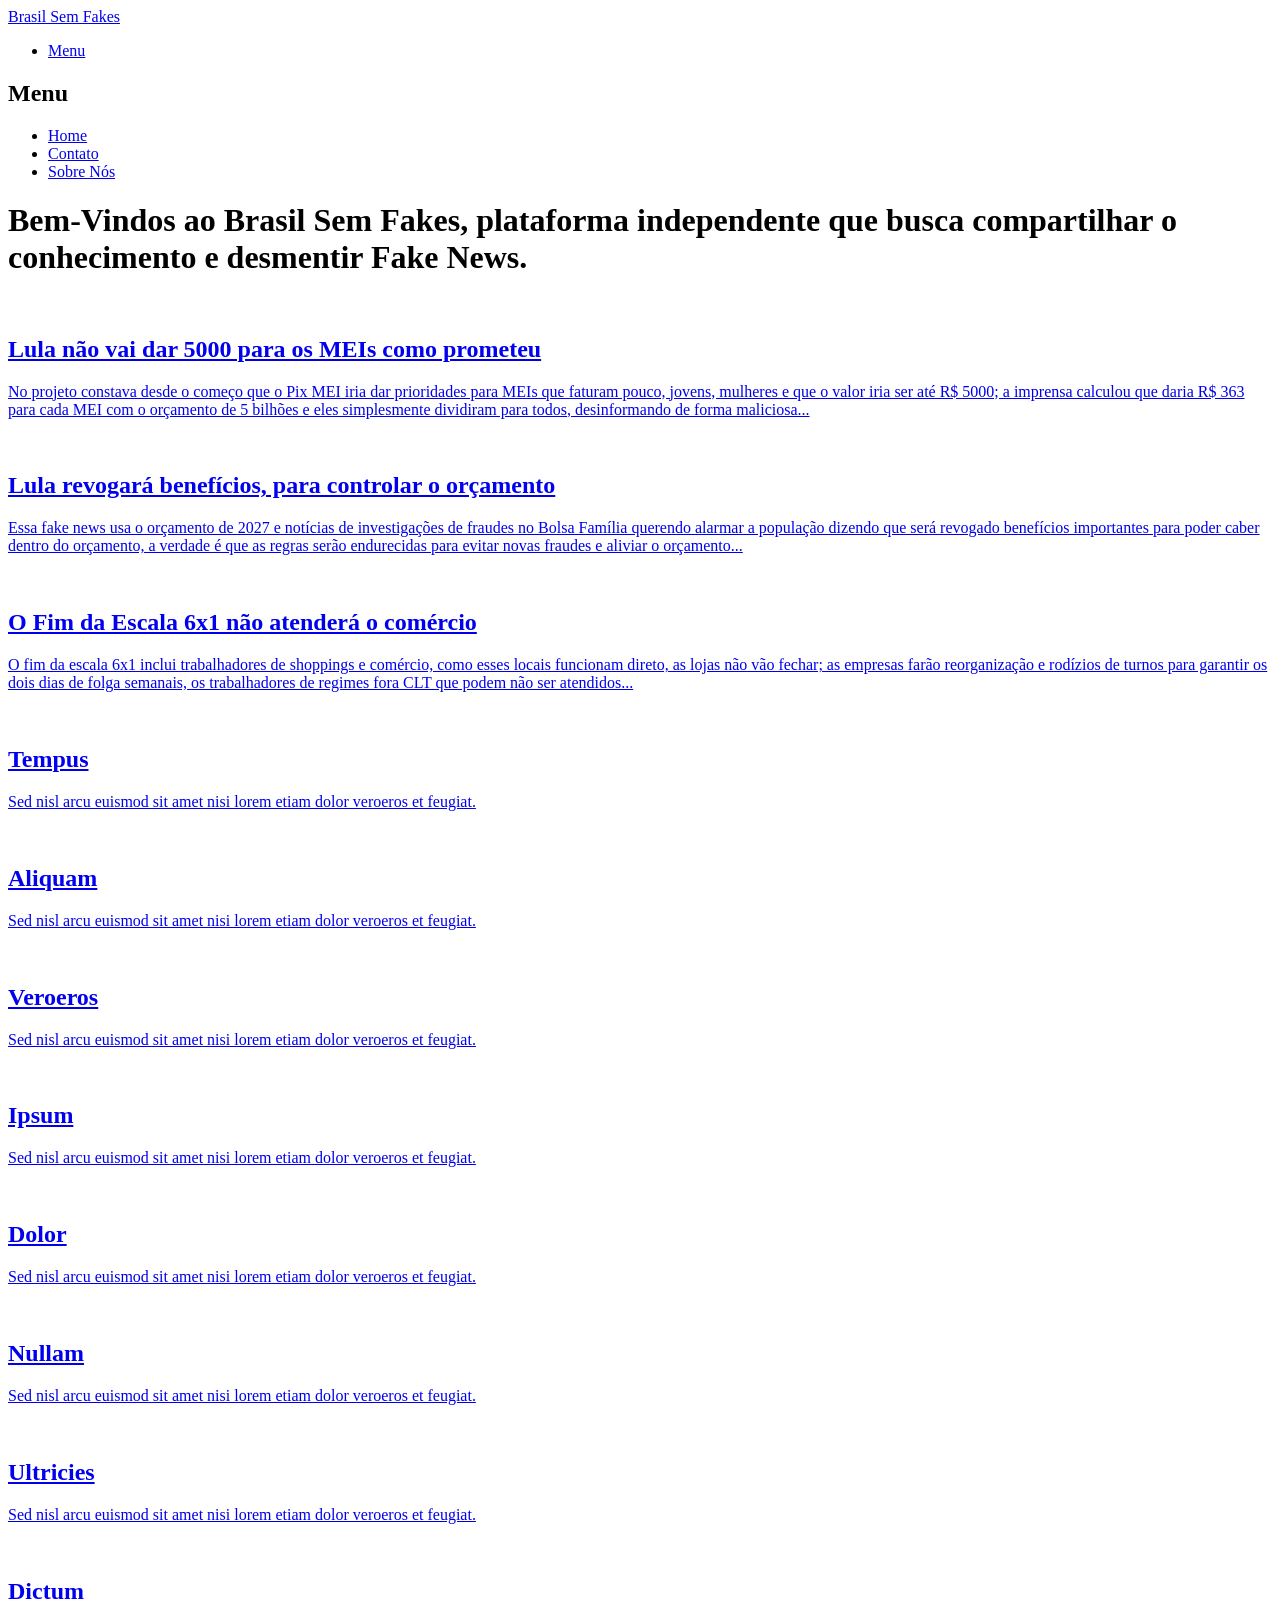
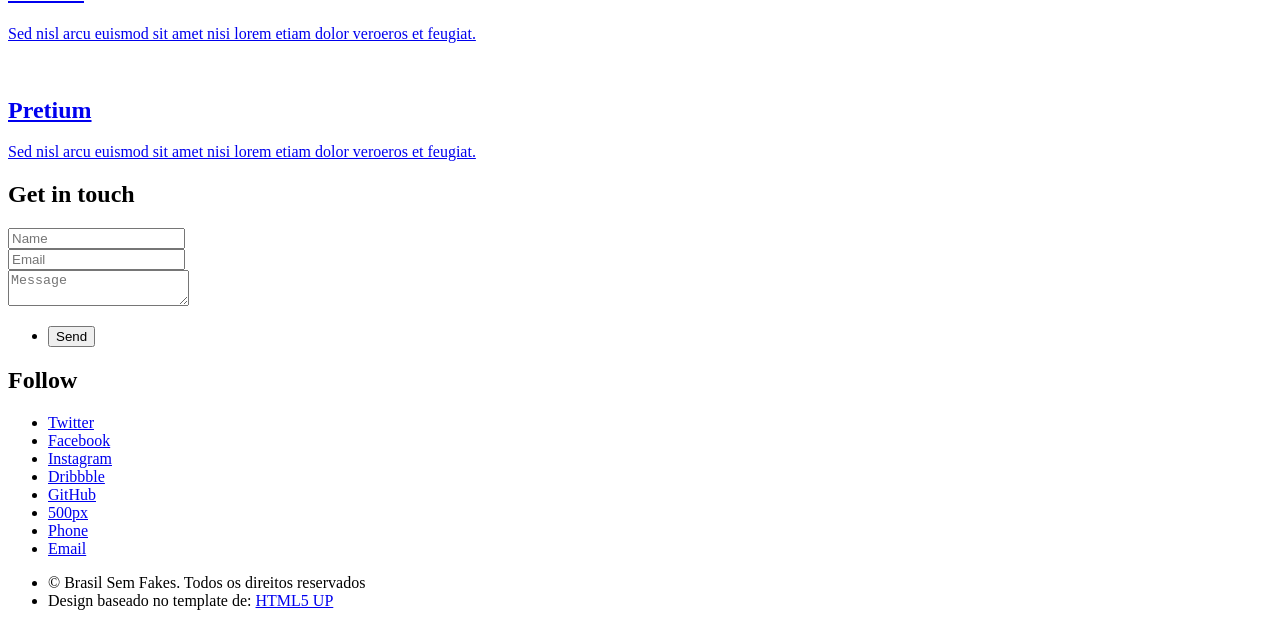
==== index.html @ c4354215 "Commit part 1 Commit dos arquivos iniciais." ====
<!DOCTYPE HTML>
<!--
	Phantom by HTML5 UP
	html5up.net | @ajlkn
	Free for personal and commercial use under the CCA 3.0 license (html5up.net/license)
-->
<html>
	<head>
		<title>Phantom by HTML5 UP</title>
		<meta charset="utf-8" />
		<meta name="viewport" content="width=device-width, initial-scale=1, user-scalable=no" />
		<link rel="stylesheet" href="assets/css/main.css" />
		<noscript><link rel="stylesheet" href="assets/css/noscript.css" /></noscript>
	</head>
	<body class="is-preload">
		<!-- Wrapper -->
			<div id="wrapper">

				<!-- Header -->
					<header id="header">
						<div class="inner">

							<!-- Logo -->
								<a href="index.html" class="logo">
									<span class="symbol"><img src="images/brasil.png" alt="" /></span><span class="title">Brasil Sem Fakes</span>
								</a>

							<!-- Nav -->
								<nav>
									<ul>
										<li><a href="#menu">Menu</a></li>
									</ul>
								</nav>

						</div>
					</header>

				<!-- Menu -->
					<nav id="menu">
						<h2>Menu</h2>
						<ul>
							<li><a href="index.html">Home</a></li>
							<li><a href="contato.html">Contato</a></li>
							<li><a href="about.html">Sobre Nós</a></li>
						</ul>
					</nav>

				<!-- Main -->
					<div id="main">
						<div class="inner">
							<header>
								<h1>Bem-Vindos ao Brasil Sem Fakes, plataforma independente que busca compartilhar o conhecimento e desmentir Fake News.</h1>
							</header>
							<section class="tiles">
								<article class="style1">
									<span class="image">
										<img src="images/MEI.jpg" alt="" />
									</span>
									<a href="ProsperaMei.html">
										<h2>Lula não vai dar 5000 para os MEIs como prometeu</h2>
										<div class="content">
											<p>No projeto constava desde o começo que o Pix MEI iria dar prioridades para MEIs que faturam pouco, jovens, mulheres e que o valor iria ser até R$ 5000; a imprensa calculou que daria R$ 363 para cada MEI com o orçamento de 5 bilhões e eles simplesmente dividiram para todos, desinformando de forma maliciosa...</p>
										</div>
									</a>
								</article>
								<article class="style2">
									<span class="image">
										<img src="images/bolsafamilia.jpeg" alt="" />
									</span>
									<a href="beneficios.html">
										<h2>Lula revogará benefícios, para controlar o orçamento</h2>
										<div class="content">
											<p>Essa fake news usa o orçamento de 2027 e notícias de investigações de fraudes no Bolsa Família querendo alarmar a população dizendo que será revogado benefícios importantes para poder caber dentro do orçamento, a verdade é que as regras serão endurecidas para evitar novas fraudes e aliviar o orçamento...</p>
										</div>
									</a>
								</article>
								<article class="style3">
									<span class="image">
										<img src="images/clt.jpg" alt="" />
									</span>
									<a href="escala5x2.html">
										<h2>O Fim da Escala 6x1 não atenderá o comércio</h2>
										<div class="content">
											<p>O fim da escala 6x1 inclui trabalhadores de shoppings e comércio, como esses locais funcionam direto, as lojas não vão fechar; as empresas farão reorganização e rodízios de turnos para garantir os dois dias de folga semanais, os trabalhadores de regimes fora CLT que podem não ser atendidos...</p>
										</div>
									</a>
								</article>
								<article class="style4">
									<span class="image">
										<img src="images/pic04.jpg" alt="" />
									</span>
									<a href="generic.html">
										<h2>Tempus</h2>
										<div class="content">
											<p>Sed nisl arcu euismod sit amet nisi lorem etiam dolor veroeros et feugiat.</p>
										</div>
									</a>
								</article>
								<article class="style5">
									<span class="image">
										<img src="images/pic05.jpg" alt="" />
									</span>
									<a href="generic.html">
										<h2>Aliquam</h2>
										<div class="content">
											<p>Sed nisl arcu euismod sit amet nisi lorem etiam dolor veroeros et feugiat.</p>
										</div>
									</a>
								</article>
								<article class="style6">
									<span class="image">
										<img src="images/pic06.jpg" alt="" />
									</span>
									<a href="generic.html">
										<h2>Veroeros</h2>
										<div class="content">
											<p>Sed nisl arcu euismod sit amet nisi lorem etiam dolor veroeros et feugiat.</p>
										</div>
									</a>
								</article>
								<article class="style2">
									<span class="image">
										<img src="images/pic07.jpg" alt="" />
									</span>
									<a href="generic.html">
										<h2>Ipsum</h2>
										<div class="content">
											<p>Sed nisl arcu euismod sit amet nisi lorem etiam dolor veroeros et feugiat.</p>
										</div>
									</a>
								</article>
								<article class="style3">
									<span class="image">
										<img src="images/pic08.jpg" alt="" />
									</span>
									<a href="generic.html">
										<h2>Dolor</h2>
										<div class="content">
											<p>Sed nisl arcu euismod sit amet nisi lorem etiam dolor veroeros et feugiat.</p>
										</div>
									</a>
								</article>
								<article class="style1">
									<span class="image">
										<img src="images/pic09.jpg" alt="" />
									</span>
									<a href="generic.html">
										<h2>Nullam</h2>
										<div class="content">
											<p>Sed nisl arcu euismod sit amet nisi lorem etiam dolor veroeros et feugiat.</p>
										</div>
									</a>
								</article>
								<article class="style5">
									<span class="image">
										<img src="images/pic10.jpg" alt="" />
									</span>
									<a href="generic.html">
										<h2>Ultricies</h2>
										<div class="content">
											<p>Sed nisl arcu euismod sit amet nisi lorem etiam dolor veroeros et feugiat.</p>
										</div>
									</a>
								</article>
								<article class="style6">
									<span class="image">
										<img src="images/pic11.jpg" alt="" />
									</span>
									<a href="generic.html">
										<h2>Dictum</h2>
										<div class="content">
											<p>Sed nisl arcu euismod sit amet nisi lorem etiam dolor veroeros et feugiat.</p>
										</div>
									</a>
								</article>
								<article class="style4">
									<span class="image">
										<img src="images/pic12.jpg" alt="" />
									</span>
									<a href="generic.html">
										<h2>Pretium</h2>
										<div class="content">
											<p>Sed nisl arcu euismod sit amet nisi lorem etiam dolor veroeros et feugiat.</p>
										</div>
									</a>
								</article>
							</section>
						</div>
					</div>

				<!-- Footer -->
					<footer id="footer">
						<div class="inner">
							<section>
								<h2>Get in touch</h2>
								<form method="post" action="#">
									<div class="fields">
										<div class="field half">
											<input type="text" name="name" id="name" placeholder="Name" />
										</div>
										<div class="field half">
											<input type="email" name="email" id="email" placeholder="Email" />
										</div>
										<div class="field">
											<textarea name="message" id="message" placeholder="Message"></textarea>
										</div>
									</div>
									<ul class="actions">
										<li><input type="submit" value="Send" class="primary" /></li>
									</ul>
								</form>
							</section>
							<section>
								<h2>Follow</h2>
								<ul class="icons">
									<li><a href="#" class="icon brands style2 fa-twitter"><span class="label">Twitter</span></a></li>
									<li><a href="#" class="icon brands style2 fa-facebook-f"><span class="label">Facebook</span></a></li>
									<li><a href="#" class="icon brands style2 fa-instagram"><span class="label">Instagram</span></a></li>
									<li><a href="#" class="icon brands style2 fa-dribbble"><span class="label">Dribbble</span></a></li>
									<li><a href="#" class="icon brands style2 fa-github"><span class="label">GitHub</span></a></li>
									<li><a href="#" class="icon brands style2 fa-500px"><span class="label">500px</span></a></li>
									<li><a href="#" class="icon solid style2 fa-phone"><span class="label">Phone</span></a></li>
									<li><a href="#" class="icon solid style2 fa-envelope"><span class="label">Email</span></a></li>
								</ul>
							</section>
							<ul class="copyright">
								<li>&copy; Brasil Sem Fakes. Todos os direitos reservados</li><li>Design baseado no template de: <a href="http://html5up.net">HTML5 UP</a></li>
							</ul>
						</div>
					</footer>

			</div>

		<!-- Scripts -->
			<script src="assets/js/jquery.min.js"></script>
			<script src="assets/js/browser.min.js"></script>
			<script src="assets/js/breakpoints.min.js"></script>
			<script src="assets/js/util.js"></script>
			<script src="assets/js/main.js"></script>

	</body>
</html>
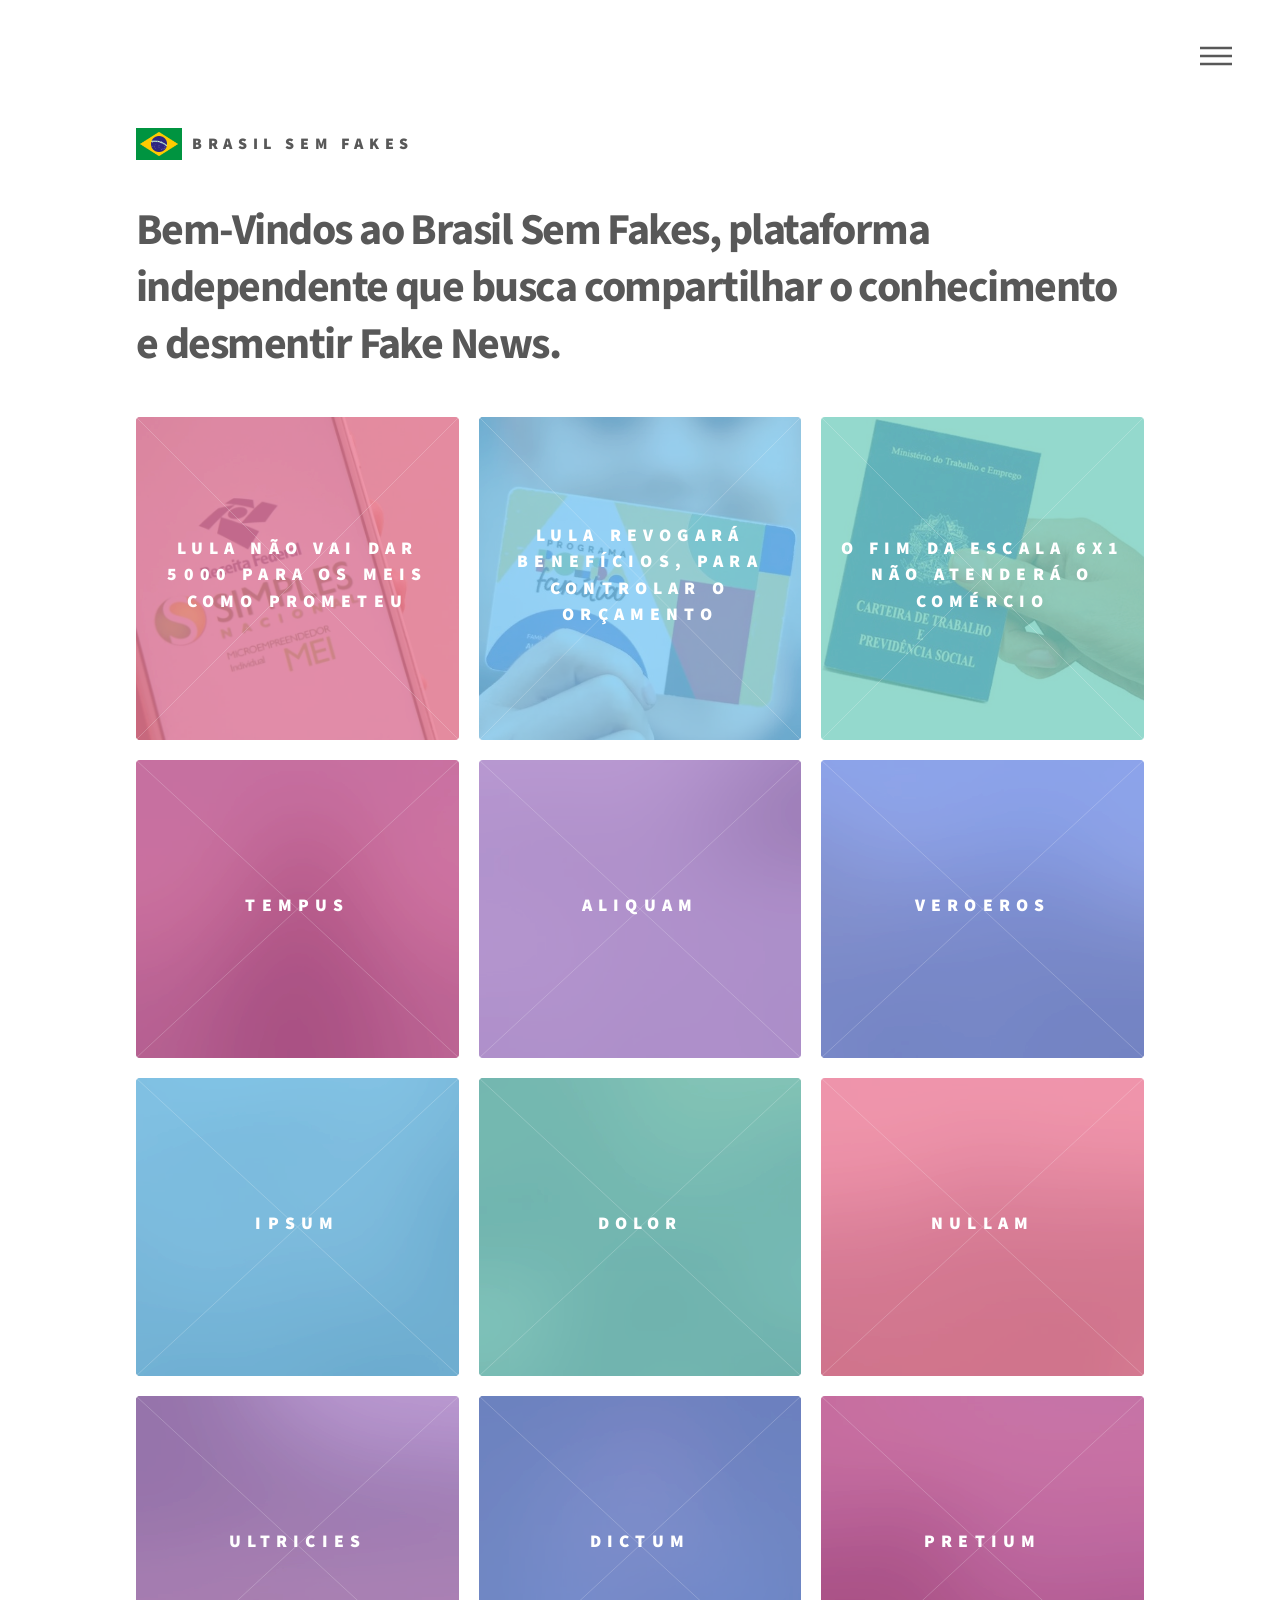
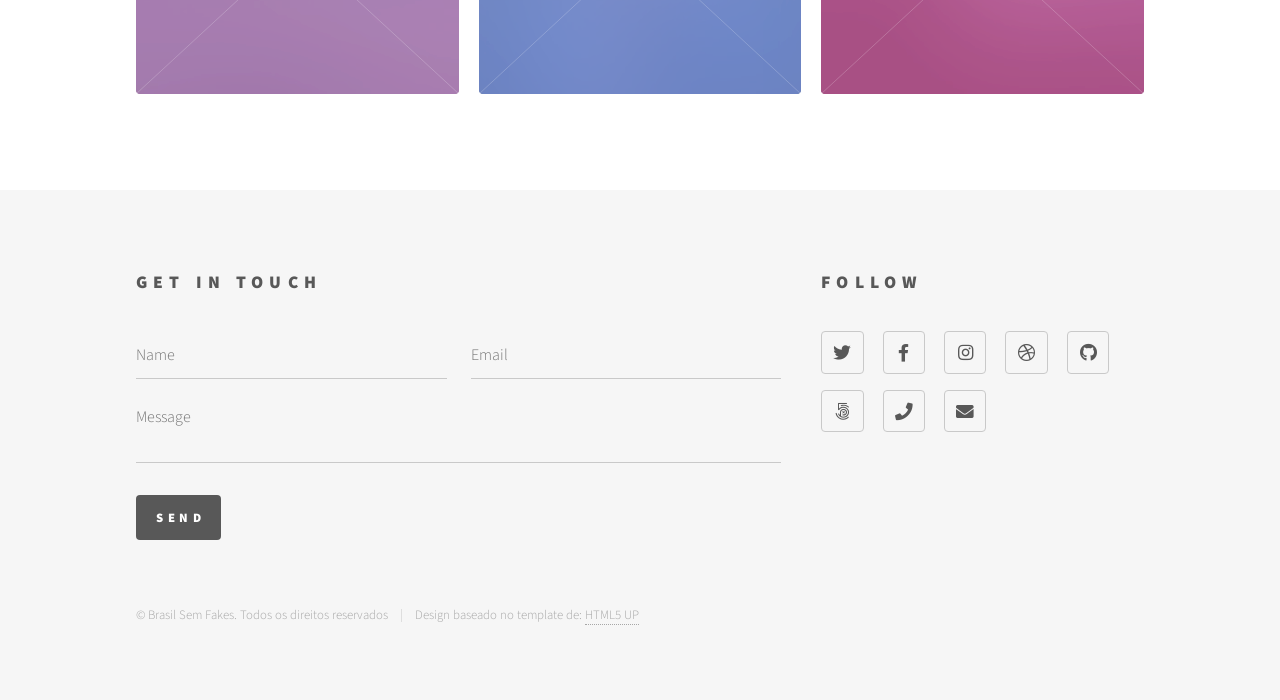
==== commit c91b6e3f: "Commit Correção Title Correção dos Titles das Páginas" ====
--- a/index.html
+++ b/index.html
@@ -6,7 +6,7 @@
 -->
 <html>
 	<head>
-		<title>Phantom by HTML5 UP</title>
+		<title>Brasil Sem Fakes</title>
 		<meta charset="utf-8" />
 		<meta name="viewport" content="width=device-width, initial-scale=1, user-scalable=no" />
 		<link rel="stylesheet" href="assets/css/main.css" />
--- a/assets/css/main.css
+++ b/assets/css/main.css
@@ -0,0 +1,3329 @@
+@import url(fontawesome-all.min.css);
+@import url("https://fonts.googleapis.com/css?family=Source+Sans+Pro:300,700,900");
+
+/*
+	Phantom by HTML5 UP
+	html5up.net | @ajlkn
+	Free for personal and commercial use under the CCA 3.0 license (html5up.net/license)
+*/
+
+html, body, div, span, applet, object,
+iframe, h1, h2, h3, h4, h5, h6, p, blockquote,
+pre, a, abbr, acronym, address, big, cite,
+code, del, dfn, em, img, ins, kbd, q, s, samp,
+small, strike, strong, sub, sup, tt, var, b,
+u, i, center, dl, dt, dd, ol, ul, li, fieldset,
+form, label, legend, table, caption, tbody,
+tfoot, thead, tr, th, td, article, aside,
+canvas, details, embed, figure, figcaption,
+footer, header, hgroup, menu, nav, output, ruby,
+section, summary, time, mark, audio, video {
+	margin: 0;
+	padding: 0;
+	border: 0;
+	font-size: 100%;
+	font: inherit;
+	vertical-align: baseline;}
+
+article, aside, details, figcaption, figure,
+footer, header, hgroup, menu, nav, section {
+	display: block;}
+
+body {
+	line-height: 1;
+}
+
+ol, ul {
+	list-style: none;
+}
+
+blockquote, q {
+	quotes: none;
+}
+
+	blockquote:before, blockquote:after, q:before, q:after {
+		content: '';
+		content: none;
+	}
+
+table {
+	border-collapse: collapse;
+	border-spacing: 0;
+}
+
+body {
+	-webkit-text-size-adjust: none;
+}
+
+mark {
+	background-color: transparent;
+	color: inherit;
+}
+
+input::-moz-focus-inner {
+	border: 0;
+	padding: 0;
+}
+
+input, select, textarea {
+	-moz-appearance: none;
+	-webkit-appearance: none;
+	-ms-appearance: none;
+	appearance: none;
+}
+
+/* Basic */
+
+	@-ms-viewport {
+		width: device-width;
+	}
+
+	body {
+		-ms-overflow-style: scrollbar;
+	}
+
+	@media screen and (max-width: 480px) {
+
+		html, body {
+			min-width: 320px;
+		}
+
+	}
+
+	html {
+		box-sizing: border-box;
+	}
+
+	*, *:before, *:after {
+		box-sizing: inherit;
+	}
+
+	body {
+		background: #ffffff;
+	}
+
+		body.is-preload *, body.is-preload *:before, body.is-preload *:after {
+			-moz-animation: none !important;
+			-webkit-animation: none !important;
+			-ms-animation: none !important;
+			animation: none !important;
+			-moz-transition: none !important;
+			-webkit-transition: none !important;
+			-ms-transition: none !important;
+			transition: none !important;
+		}
+
+/* Type */
+
+	body, input, select, textarea {
+		color: #585858;
+		font-family: "Source Sans Pro", Helvetica, sans-serif;
+		font-size: 16pt;
+		font-weight: 300;
+		line-height: 1.75;
+	}
+
+		@media screen and (max-width: 1680px) {
+
+			body, input, select, textarea {
+				font-size: 14pt;
+			}
+
+		}
+
+		@media screen and (max-width: 1280px) {
+
+			body, input, select, textarea {
+				font-size: 12pt;
+			}
+
+		}
+
+	a {
+		-moz-transition: border-bottom-color 0.2s ease, color 0.2s ease;
+		-webkit-transition: border-bottom-color 0.2s ease, color 0.2s ease;
+		-ms-transition: border-bottom-color 0.2s ease, color 0.2s ease;
+		transition: border-bottom-color 0.2s ease, color 0.2s ease;
+		text-decoration: none;
+		color: #585858;
+		border-bottom: dotted 1px rgba(88, 88, 88, 0.5);
+	}
+
+		a:hover {
+			border-bottom-color: transparent;
+			color: #009440 !important;
+		}
+
+	strong, b {
+		font-weight: 900;
+	}
+
+	em, i {
+		font-style: italic;
+	}
+
+	p {
+		margin: 0 0 2em 0;
+	}
+
+	h1 {
+		font-size: 2.75em;
+		font-weight: 700;
+		line-height: 1.3;
+		margin: 0 0 1em 0;
+		letter-spacing: -0.035em;
+	}
+
+		h1 a {
+			color: inherit;
+		}
+
+		@media screen and (max-width: 736px) {
+
+			h1 {
+				font-size: 2em;
+				margin: 0 0 1em 0;
+			}
+
+		}
+
+		@media screen and (max-width: 360px) {
+
+			h1 {
+				font-size: 1.75em;
+			}
+
+		}
+
+	h2, h3, h4, h5, h6 {
+		font-weight: 900;
+		line-height: 1.5;
+		margin: 0 0 2em 0;
+		text-transform: uppercase;
+		letter-spacing: 0.35em;
+	}
+
+		h2 a, h3 a, h4 a, h5 a, h6 a {
+			color: inherit;
+		}
+
+	h2 {
+		font-size: 1.1em;
+	}
+
+	h3 {
+		font-size: 1em;
+	}
+
+	h4 {
+		font-size: 0.8em;
+	}
+
+	h5 {
+		font-size: 0.8em;
+	}
+
+	h6 {
+		font-size: 0.8em;
+	}
+
+	@media screen and (max-width: 980px) {
+
+		h1 br, h2 br, h3 br, h4 br, h5 br, h6 br {
+			display: none;
+		}
+
+	}
+
+	@media screen and (max-width: 736px) {
+
+		h2 {
+			font-size: 1em;
+		}
+
+		h3 {
+			font-size: 0.8em;
+		}
+
+	}
+
+	sub {
+		font-size: 0.8em;
+		position: relative;
+		top: 0.5em;
+	}
+
+	sup {
+		font-size: 0.8em;
+		position: relative;
+		top: -0.5em;
+	}
+
+	blockquote {
+		border-left: solid 4px #c9c9c9;
+		font-style: italic;
+		margin: 0 0 2em 0;
+		padding: 0.5em 0 0.5em 2em;
+	}
+
+	code {
+		background: rgba(144, 144, 144, 0.075);
+		border-radius: 4px;
+		border: solid 1px #c9c9c9;
+		font-family: "Courier New", monospace;
+		font-size: 0.9em;
+		margin: 0 0.25em;
+		padding: 0.25em 0.65em;
+	}
+
+	pre {
+		-webkit-overflow-scrolling: touch;
+		font-family: "Courier New", monospace;
+		font-size: 0.9em;
+		margin: 0 0 2em 0;
+	}
+
+		pre code {
+			display: block;
+			line-height: 1.75;
+			padding: 1em 1.5em;
+			overflow-x: auto;
+		}
+
+	hr {
+		border: 0;
+		border-bottom: solid 1px #c9c9c9;
+		margin: 2em 0;
+	}
+
+		hr.major {
+			margin: 3em 0;
+		}
+
+	.align-left {
+		text-align: left;
+	}
+
+	.align-center {
+		text-align: center;
+	}
+
+	.align-right {
+		text-align: right;
+	}
+
+/* Row */
+
+	.row {
+		display: flex;
+		flex-wrap: wrap;
+		box-sizing: border-box;
+		align-items: stretch;
+	}
+
+		.row > * {
+			box-sizing: border-box;
+		}
+
+		.row.gtr-uniform > * > :last-child {
+			margin-bottom: 0;
+		}
+
+		.row.aln-left {
+			justify-content: flex-start;
+		}
+
+		.row.aln-center {
+			justify-content: center;
+		}
+
+		.row.aln-right {
+			justify-content: flex-end;
+		}
+
+		.row.aln-top {
+			align-items: flex-start;
+		}
+
+		.row.aln-middle {
+			align-items: center;
+		}
+
+		.row.aln-bottom {
+			align-items: flex-end;
+		}
+
+		.row > .imp {
+			order: -1;
+		}
+
+		.row > .col-1 {
+			width: 8.33333%;
+		}
+
+		.row > .off-1 {
+			margin-left: 8.33333%;
+		}
+
+		.row > .col-2 {
+			width: 16.66667%;
+		}
+
+		.row > .off-2 {
+			margin-left: 16.66667%;
+		}
+
+		.row > .col-3 {
+			width: 25%;
+		}
+
+		.row > .off-3 {
+			margin-left: 25%;
+		}
+
+		.row > .col-4 {
+			width: 33.33333%;
+		}
+
+		.row > .off-4 {
+			margin-left: 33.33333%;
+		}
+
+		.row > .col-5 {
+			width: 41.66667%;
+		}
+
+		.row > .off-5 {
+			margin-left: 41.66667%;
+		}
+
+		.row > .col-6 {
+			width: 50%;
+		}
+
+		.row > .off-6 {
+			margin-left: 50%;
+		}
+
+		.row > .col-7 {
+			width: 58.33333%;
+		}
+
+		.row > .off-7 {
+			margin-left: 58.33333%;
+		}
+
+		.row > .col-8 {
+			width: 66.66667%;
+		}
+
+		.row > .off-8 {
+			margin-left: 66.66667%;
+		}
+
+		.row > .col-9 {
+			width: 75%;
+		}
+
+		.row > .off-9 {
+			margin-left: 75%;
+		}
+
+		.row > .col-10 {
+			width: 83.33333%;
+		}
+
+		.row > .off-10 {
+			margin-left: 83.33333%;
+		}
+
+		.row > .col-11 {
+			width: 91.66667%;
+		}
+
+		.row > .off-11 {
+			margin-left: 91.66667%;
+		}
+
+		.row > .col-12 {
+			width: 100%;
+		}
+
+		.row > .off-12 {
+			margin-left: 100%;
+		}
+
+		.row.gtr-0 {
+			margin-top: 0;
+			margin-left: 0em;
+		}
+
+			.row.gtr-0 > * {
+				padding: 0 0 0 0em;
+			}
+
+			.row.gtr-0.gtr-uniform {
+				margin-top: 0em;
+			}
+
+				.row.gtr-0.gtr-uniform > * {
+					padding-top: 0em;
+				}
+
+		.row.gtr-25 {
+			margin-top: 0;
+			margin-left: -0.5em;
+		}
+
+			.row.gtr-25 > * {
+				padding: 0 0 0 0.5em;
+			}
+
+			.row.gtr-25.gtr-uniform {
+				margin-top: -0.5em;
+			}
+
+				.row.gtr-25.gtr-uniform > * {
+					padding-top: 0.5em;
+				}
+
+		.row.gtr-50 {
+			margin-top: 0;
+			margin-left: -1em;
+		}
+
+			.row.gtr-50 > * {
+				padding: 0 0 0 1em;
+			}
+
+			.row.gtr-50.gtr-uniform {
+				margin-top: -1em;
+			}
+
+				.row.gtr-50.gtr-uniform > * {
+					padding-top: 1em;
+				}
+
+		.row {
+			margin-top: 0;
+			margin-left: -2em;
+		}
+
+			.row > * {
+				padding: 0 0 0 2em;
+			}
+
+			.row.gtr-uniform {
+				margin-top: -2em;
+			}
+
+				.row.gtr-uniform > * {
+					padding-top: 2em;
+				}
+
+		.row.gtr-150 {
+			margin-top: 0;
+			margin-left: -3em;
+		}
+
+			.row.gtr-150 > * {
+				padding: 0 0 0 3em;
+			}
+
+			.row.gtr-150.gtr-uniform {
+				margin-top: -3em;
+			}
+
+				.row.gtr-150.gtr-uniform > * {
+					padding-top: 3em;
+				}
+
+		.row.gtr-200 {
+			margin-top: 0;
+			margin-left: -4em;
+		}
+
+			.row.gtr-200 > * {
+				padding: 0 0 0 4em;
+			}
+
+			.row.gtr-200.gtr-uniform {
+				margin-top: -4em;
+			}
+
+				.row.gtr-200.gtr-uniform > * {
+					padding-top: 4em;
+				}
+
+		@media screen and (max-width: 1680px) {
+
+			.row {
+				display: flex;
+				flex-wrap: wrap;
+				box-sizing: border-box;
+				align-items: stretch;
+			}
+
+				.row > * {
+					box-sizing: border-box;
+				}
+
+				.row.gtr-uniform > * > :last-child {
+					margin-bottom: 0;
+				}
+
+				.row.aln-left {
+					justify-content: flex-start;
+				}
+
+				.row.aln-center {
+					justify-content: center;
+				}
+
+				.row.aln-right {
+					justify-content: flex-end;
+				}
+
+				.row.aln-top {
+					align-items: flex-start;
+				}
+
+				.row.aln-middle {
+					align-items: center;
+				}
+
+				.row.aln-bottom {
+					align-items: flex-end;
+				}
+
+				.row > .imp-xlarge {
+					order: -1;
+				}
+
+				.row > .col-1-xlarge {
+					width: 8.33333%;
+				}
+
+				.row > .off-1-xlarge {
+					margin-left: 8.33333%;
+				}
+
+				.row > .col-2-xlarge {
+					width: 16.66667%;
+				}
+
+				.row > .off-2-xlarge {
+					margin-left: 16.66667%;
+				}
+
+				.row > .col-3-xlarge {
+					width: 25%;
+				}
+
+				.row > .off-3-xlarge {
+					margin-left: 25%;
+				}
+
+				.row > .col-4-xlarge {
+					width: 33.33333%;
+				}
+
+				.row > .off-4-xlarge {
+					margin-left: 33.33333%;
+				}
+
+				.row > .col-5-xlarge {
+					width: 41.66667%;
+				}
+
+				.row > .off-5-xlarge {
+					margin-left: 41.66667%;
+				}
+
+				.row > .col-6-xlarge {
+					width: 50%;
+				}
+
+				.row > .off-6-xlarge {
+					margin-left: 50%;
+				}
+
+				.row > .col-7-xlarge {
+					width: 58.33333%;
+				}
+
+				.row > .off-7-xlarge {
+					margin-left: 58.33333%;
+				}
+
+				.row > .col-8-xlarge {
+					width: 66.66667%;
+				}
+
+				.row > .off-8-xlarge {
+					margin-left: 66.66667%;
+				}
+
+				.row > .col-9-xlarge {
+					width: 75%;
+				}
+
+				.row > .off-9-xlarge {
+					margin-left: 75%;
+				}
+
+				.row > .col-10-xlarge {
+					width: 83.33333%;
+				}
+
+				.row > .off-10-xlarge {
+					margin-left: 83.33333%;
+				}
+
+				.row > .col-11-xlarge {
+					width: 91.66667%;
+				}
+
+				.row > .off-11-xlarge {
+					margin-left: 91.66667%;
+				}
+
+				.row > .col-12-xlarge {
+					width: 100%;
+				}
+
+				.row > .off-12-xlarge {
+					margin-left: 100%;
+				}
+
+				.row.gtr-0 {
+					margin-top: 0;
+					margin-left: 0em;
+				}
+
+					.row.gtr-0 > * {
+						padding: 0 0 0 0em;
+					}
+
+					.row.gtr-0.gtr-uniform {
+						margin-top: 0em;
+					}
+
+						.row.gtr-0.gtr-uniform > * {
+							padding-top: 0em;
+						}
+
+				.row.gtr-25 {
+					margin-top: 0;
+					margin-left: -0.5em;
+				}
+
+					.row.gtr-25 > * {
+						padding: 0 0 0 0.5em;
+					}
+
+					.row.gtr-25.gtr-uniform {
+						margin-top: -0.5em;
+					}
+
+						.row.gtr-25.gtr-uniform > * {
+							padding-top: 0.5em;
+						}
+
+				.row.gtr-50 {
+					margin-top: 0;
+					margin-left: -1em;
+				}
+
+					.row.gtr-50 > * {
+						padding: 0 0 0 1em;
+					}
+
+					.row.gtr-50.gtr-uniform {
+						margin-top: -1em;
+					}
+
+						.row.gtr-50.gtr-uniform > * {
+							padding-top: 1em;
+						}
+
+				.row {
+					margin-top: 0;
+					margin-left: -2em;
+				}
+
+					.row > * {
+						padding: 0 0 0 2em;
+					}
+
+					.row.gtr-uniform {
+						margin-top: -2em;
+					}
+
+						.row.gtr-uniform > * {
+							padding-top: 2em;
+						}
+
+				.row.gtr-150 {
+					margin-top: 0;
+					margin-left: -3em;
+				}
+
+					.row.gtr-150 > * {
+						padding: 0 0 0 3em;
+					}
+
+					.row.gtr-150.gtr-uniform {
+						margin-top: -3em;
+					}
+
+						.row.gtr-150.gtr-uniform > * {
+							padding-top: 3em;
+						}
+
+				.row.gtr-200 {
+					margin-top: 0;
+					margin-left: -4em;
+				}
+
+					.row.gtr-200 > * {
+						padding: 0 0 0 4em;
+					}
+
+					.row.gtr-200.gtr-uniform {
+						margin-top: -4em;
+					}
+
+						.row.gtr-200.gtr-uniform > * {
+							padding-top: 4em;
+						}
+
+		}
+
+		@media screen and (max-width: 1280px) {
+
+			.row {
+				display: flex;
+				flex-wrap: wrap;
+				box-sizing: border-box;
+				align-items: stretch;
+			}
+
+				.row > * {
+					box-sizing: border-box;
+				}
+
+				.row.gtr-uniform > * > :last-child {
+					margin-bottom: 0;
+				}
+
+				.row.aln-left {
+					justify-content: flex-start;
+				}
+
+				.row.aln-center {
+					justify-content: center;
+				}
+
+				.row.aln-right {
+					justify-content: flex-end;
+				}
+
+				.row.aln-top {
+					align-items: flex-start;
+				}
+
+				.row.aln-middle {
+					align-items: center;
+				}
+
+				.row.aln-bottom {
+					align-items: flex-end;
+				}
+
+				.row > .imp-large {
+					order: -1;
+				}
+
+				.row > .col-1-large {
+					width: 8.33333%;
+				}
+
+				.row > .off-1-large {
+					margin-left: 8.33333%;
+				}
+
+				.row > .col-2-large {
+					width: 16.66667%;
+				}
+
+				.row > .off-2-large {
+					margin-left: 16.66667%;
+				}
+
+				.row > .col-3-large {
+					width: 25%;
+				}
+
+				.row > .off-3-large {
+					margin-left: 25%;
+				}
+
+				.row > .col-4-large {
+					width: 33.33333%;
+				}
+
+				.row > .off-4-large {
+					margin-left: 33.33333%;
+				}
+
+				.row > .col-5-large {
+					width: 41.66667%;
+				}
+
+				.row > .off-5-large {
+					margin-left: 41.66667%;
+				}
+
+				.row > .col-6-large {
+					width: 50%;
+				}
+
+				.row > .off-6-large {
+					margin-left: 50%;
+				}
+
+				.row > .col-7-large {
+					width: 58.33333%;
+				}
+
+				.row > .off-7-large {
+					margin-left: 58.33333%;
+				}
+
+				.row > .col-8-large {
+					width: 66.66667%;
+				}
+
+				.row > .off-8-large {
+					margin-left: 66.66667%;
+				}
+
+				.row > .col-9-large {
+					width: 75%;
+				}
+
+				.row > .off-9-large {
+					margin-left: 75%;
+				}
+
+				.row > .col-10-large {
+					width: 83.33333%;
+				}
+
+				.row > .off-10-large {
+					margin-left: 83.33333%;
+				}
+
+				.row > .col-11-large {
+					width: 91.66667%;
+				}
+
+				.row > .off-11-large {
+					margin-left: 91.66667%;
+				}
+
+				.row > .col-12-large {
+					width: 100%;
+				}
+
+				.row > .off-12-large {
+					margin-left: 100%;
+				}
+
+				.row.gtr-0 {
+					margin-top: 0;
+					margin-left: 0em;
+				}
+
+					.row.gtr-0 > * {
+						padding: 0 0 0 0em;
+					}
+
+					.row.gtr-0.gtr-uniform {
+						margin-top: 0em;
+					}
+
+						.row.gtr-0.gtr-uniform > * {
+							padding-top: 0em;
+						}
+
+				.row.gtr-25 {
+					margin-top: 0;
+					margin-left: -0.5em;
+				}
+
+					.row.gtr-25 > * {
+						padding: 0 0 0 0.5em;
+					}
+
+					.row.gtr-25.gtr-uniform {
+						margin-top: -0.5em;
+					}
+
+						.row.gtr-25.gtr-uniform > * {
+							padding-top: 0.5em;
+						}
+
+				.row.gtr-50 {
+					margin-top: 0;
+					margin-left: -1em;
+				}
+
+					.row.gtr-50 > * {
+						padding: 0 0 0 1em;
+					}
+
+					.row.gtr-50.gtr-uniform {
+						margin-top: -1em;
+					}
+
+						.row.gtr-50.gtr-uniform > * {
+							padding-top: 1em;
+						}
+
+				.row {
+					margin-top: 0;
+					margin-left: -2em;
+				}
+
+					.row > * {
+						padding: 0 0 0 2em;
+					}
+
+					.row.gtr-uniform {
+						margin-top: -2em;
+					}
+
+						.row.gtr-uniform > * {
+							padding-top: 2em;
+						}
+
+				.row.gtr-150 {
+					margin-top: 0;
+					margin-left: -3em;
+				}
+
+					.row.gtr-150 > * {
+						padding: 0 0 0 3em;
+					}
+
+					.row.gtr-150.gtr-uniform {
+						margin-top: -3em;
+					}
+
+						.row.gtr-150.gtr-uniform > * {
+							padding-top: 3em;
+						}
+
+				.row.gtr-200 {
+					margin-top: 0;
+					margin-left: -4em;
+				}
+
+					.row.gtr-200 > * {
+						padding: 0 0 0 4em;
+					}
+
+					.row.gtr-200.gtr-uniform {
+						margin-top: -4em;
+					}
+
+						.row.gtr-200.gtr-uniform > * {
+							padding-top: 4em;
+						}
+
+		}
+
+		@media screen and (max-width: 980px) {
+
+			.row {
+				display: flex;
+				flex-wrap: wrap;
+				box-sizing: border-box;
+				align-items: stretch;
+			}
+
+				.row > * {
+					box-sizing: border-box;
+				}
+
+				.row.gtr-uniform > * > :last-child {
+					margin-bottom: 0;
+				}
+
+				.row.aln-left {
+					justify-content: flex-start;
+				}
+
+				.row.aln-center {
+					justify-content: center;
+				}
+
+				.row.aln-right {
+					justify-content: flex-end;
+				}
+
+				.row.aln-top {
+					align-items: flex-start;
+				}
+
+				.row.aln-middle {
+					align-items: center;
+				}
+
+				.row.aln-bottom {
+					align-items: flex-end;
+				}
+
+				.row > .imp-medium {
+					order: -1;
+				}
+
+				.row > .col-1-medium {
+					width: 8.33333%;
+				}
+
+				.row > .off-1-medium {
+					margin-left: 8.33333%;
+				}
+
+				.row > .col-2-medium {
+					width: 16.66667%;
+				}
+
+				.row > .off-2-medium {
+					margin-left: 16.66667%;
+				}
+
+				.row > .col-3-medium {
+					width: 25%;
+				}
+
+				.row > .off-3-medium {
+					margin-left: 25%;
+				}
+
+				.row > .col-4-medium {
+					width: 33.33333%;
+				}
+
+				.row > .off-4-medium {
+					margin-left: 33.33333%;
+				}
+
+				.row > .col-5-medium {
+					width: 41.66667%;
+				}
+
+				.row > .off-5-medium {
+					margin-left: 41.66667%;
+				}
+
+				.row > .col-6-medium {
+					width: 50%;
+				}
+
+				.row > .off-6-medium {
+					margin-left: 50%;
+				}
+
+				.row > .col-7-medium {
+					width: 58.33333%;
+				}
+
+				.row > .off-7-medium {
+					margin-left: 58.33333%;
+				}
+
+				.row > .col-8-medium {
+					width: 66.66667%;
+				}
+
+				.row > .off-8-medium {
+					margin-left: 66.66667%;
+				}
+
+				.row > .col-9-medium {
+					width: 75%;
+				}
+
+				.row > .off-9-medium {
+					margin-left: 75%;
+				}
+
+				.row > .col-10-medium {
+					width: 83.33333%;
+				}
+
+				.row > .off-10-medium {
+					margin-left: 83.33333%;
+				}
+
+				.row > .col-11-medium {
+					width: 91.66667%;
+				}
+
+				.row > .off-11-medium {
+					margin-left: 91.66667%;
+				}
+
+				.row > .col-12-medium {
+					width: 100%;
+				}
+
+				.row > .off-12-medium {
+					margin-left: 100%;
+				}
+
+				.row.gtr-0 {
+					margin-top: 0;
+					margin-left: 0em;
+				}
+
+					.row.gtr-0 > * {
+						padding: 0 0 0 0em;
+					}
+
+					.row.gtr-0.gtr-uniform {
+						margin-top: 0em;
+					}
+
+						.row.gtr-0.gtr-uniform > * {
+							padding-top: 0em;
+						}
+
+				.row.gtr-25 {
+					margin-top: 0;
+					margin-left: -0.375em;
+				}
+
+					.row.gtr-25 > * {
+						padding: 0 0 0 0.375em;
+					}
+
+					.row.gtr-25.gtr-uniform {
+						margin-top: -0.375em;
+					}
+
+						.row.gtr-25.gtr-uniform > * {
+							padding-top: 0.375em;
+						}
+
+				.row.gtr-50 {
+					margin-top: 0;
+					margin-left: -0.75em;
+				}
+
+					.row.gtr-50 > * {
+						padding: 0 0 0 0.75em;
+					}
+
+					.row.gtr-50.gtr-uniform {
+						margin-top: -0.75em;
+					}
+
+						.row.gtr-50.gtr-uniform > * {
+							padding-top: 0.75em;
+						}
+
+				.row {
+					margin-top: 0;
+					margin-left: -1.5em;
+				}
+
+					.row > * {
+						padding: 0 0 0 1.5em;
+					}
+
+					.row.gtr-uniform {
+						margin-top: -1.5em;
+					}
+
+						.row.gtr-uniform > * {
+							padding-top: 1.5em;
+						}
+
+				.row.gtr-150 {
+					margin-top: 0;
+					margin-left: -2.25em;
+				}
+
+					.row.gtr-150 > * {
+						padding: 0 0 0 2.25em;
+					}
+
+					.row.gtr-150.gtr-uniform {
+						margin-top: -2.25em;
+					}
+
+						.row.gtr-150.gtr-uniform > * {
+							padding-top: 2.25em;
+						}
+
+				.row.gtr-200 {
+					margin-top: 0;
+					margin-left: -3em;
+				}
+
+					.row.gtr-200 > * {
+						padding: 0 0 0 3em;
+					}
+
+					.row.gtr-200.gtr-uniform {
+						margin-top: -3em;
+					}
+
+						.row.gtr-200.gtr-uniform > * {
+							padding-top: 3em;
+						}
+
+		}
+
+		@media screen and (max-width: 736px) {
+
+			.row {
+				display: flex;
+				flex-wrap: wrap;
+				box-sizing: border-box;
+				align-items: stretch;
+			}
+
+				.row > * {
+					box-sizing: border-box;
+				}
+
+				.row.gtr-uniform > * > :last-child {
+					margin-bottom: 0;
+				}
+
+				.row.aln-left {
+					justify-content: flex-start;
+				}
+
+				.row.aln-center {
+					justify-content: center;
+				}
+
+				.row.aln-right {
+					justify-content: flex-end;
+				}
+
+				.row.aln-top {
+					align-items: flex-start;
+				}
+
+				.row.aln-middle {
+					align-items: center;
+				}
+
+				.row.aln-bottom {
+					align-items: flex-end;
+				}
+
+				.row > .imp-small {
+					order: -1;
+				}
+
+				.row > .col-1-small {
+					width: 8.33333%;
+				}
+
+				.row > .off-1-small {
+					margin-left: 8.33333%;
+				}
+
+				.row > .col-2-small {
+					width: 16.66667%;
+				}
+
+				.row > .off-2-small {
+					margin-left: 16.66667%;
+				}
+
+				.row > .col-3-small {
+					width: 25%;
+				}
+
+				.row > .off-3-small {
+					margin-left: 25%;
+				}
+
+				.row > .col-4-small {
+					width: 33.33333%;
+				}
+
+				.row > .off-4-small {
+					margin-left: 33.33333%;
+				}
+
+				.row > .col-5-small {
+					width: 41.66667%;
+				}
+
+				.row > .off-5-small {
+					margin-left: 41.66667%;
+				}
+
+				.row > .col-6-small {
+					width: 50%;
+				}
+
+				.row > .off-6-small {
+					margin-left: 50%;
+				}
+
+				.row > .col-7-small {
+					width: 58.33333%;
+				}
+
+				.row > .off-7-small {
+					margin-left: 58.33333%;
+				}
+
+				.row > .col-8-small {
+					width: 66.66667%;
+				}
+
+				.row > .off-8-small {
+					margin-left: 66.66667%;
+				}
+
+				.row > .col-9-small {
+					width: 75%;
+				}
+
+				.row > .off-9-small {
+					margin-left: 75%;
+				}
+
+				.row > .col-10-small {
+					width: 83.33333%;
+				}
+
+				.row > .off-10-small {
+					margin-left: 83.33333%;
+				}
+
+				.row > .col-11-small {
+					width: 91.66667%;
+				}
+
+				.row > .off-11-small {
+					margin-left: 91.66667%;
+				}
+
+				.row > .col-12-small {
+					width: 100%;
+				}
+
+				.row > .off-12-small {
+					margin-left: 100%;
+				}
+
+				.row.gtr-0 {
+					margin-top: 0;
+					margin-left: 0em;
+				}
+
+					.row.gtr-0 > * {
+						padding: 0 0 0 0em;
+					}
+
+					.row.gtr-0.gtr-uniform {
+						margin-top: 0em;
+					}
+
+						.row.gtr-0.gtr-uniform > * {
+							padding-top: 0em;
+						}
+
+				.row.gtr-25 {
+					margin-top: 0;
+					margin-left: -0.25em;
+				}
+
+					.row.gtr-25 > * {
+						padding: 0 0 0 0.25em;
+					}
+
+					.row.gtr-25.gtr-uniform {
+						margin-top: -0.25em;
+					}
+
+						.row.gtr-25.gtr-uniform > * {
+							padding-top: 0.25em;
+						}
+
+				.row.gtr-50 {
+					margin-top: 0;
+					margin-left: -0.5em;
+				}
+
+					.row.gtr-50 > * {
+						padding: 0 0 0 0.5em;
+					}
+
+					.row.gtr-50.gtr-uniform {
+						margin-top: -0.5em;
+					}
+
+						.row.gtr-50.gtr-uniform > * {
+							padding-top: 0.5em;
+						}
+
+				.row {
+					margin-top: 0;
+					margin-left: -1em;
+				}
+
+					.row > * {
+						padding: 0 0 0 1em;
+					}
+
+					.row.gtr-uniform {
+						margin-top: -1em;
+					}
+
+						.row.gtr-uniform > * {
+							padding-top: 1em;
+						}
+
+				.row.gtr-150 {
+					margin-top: 0;
+					margin-left: -1.5em;
+				}
+
+					.row.gtr-150 > * {
+						padding: 0 0 0 1.5em;
+					}
+
+					.row.gtr-150.gtr-uniform {
+						margin-top: -1.5em;
+					}
+
+						.row.gtr-150.gtr-uniform > * {
+							padding-top: 1.5em;
+						}
+
+				.row.gtr-200 {
+					margin-top: 0;
+					margin-left: -2em;
+				}
+
+					.row.gtr-200 > * {
+						padding: 0 0 0 2em;
+					}
+
+					.row.gtr-200.gtr-uniform {
+						margin-top: -2em;
+					}
+
+						.row.gtr-200.gtr-uniform > * {
+							padding-top: 2em;
+						}
+
+		}
+
+		@media screen and (max-width: 480px) {
+
+			.row {
+				display: flex;
+				flex-wrap: wrap;
+				box-sizing: border-box;
+				align-items: stretch;
+			}
+
+				.row > * {
+					box-sizing: border-box;
+				}
+
+				.row.gtr-uniform > * > :last-child {
+					margin-bottom: 0;
+				}
+
+				.row.aln-left {
+					justify-content: flex-start;
+				}
+
+				.row.aln-center {
+					justify-content: center;
+				}
+
+				.row.aln-right {
+					justify-content: flex-end;
+				}
+
+				.row.aln-top {
+					align-items: flex-start;
+				}
+
+				.row.aln-middle {
+					align-items: center;
+				}
+
+				.row.aln-bottom {
+					align-items: flex-end;
+				}
+
+				.row > .imp-xsmall {
+					order: -1;
+				}
+
+				.row > .col-1-xsmall {
+					width: 8.33333%;
+				}
+
+				.row > .off-1-xsmall {
+					margin-left: 8.33333%;
+				}
+
+				.row > .col-2-xsmall {
+					width: 16.66667%;
+				}
+
+				.row > .off-2-xsmall {
+					margin-left: 16.66667%;
+				}
+
+				.row > .col-3-xsmall {
+					width: 25%;
+				}
+
+				.row > .off-3-xsmall {
+					margin-left: 25%;
+				}
+
+				.row > .col-4-xsmall {
+					width: 33.33333%;
+				}
+
+				.row > .off-4-xsmall {
+					margin-left: 33.33333%;
+				}
+
+				.row > .col-5-xsmall {
+					width: 41.66667%;
+				}
+
+				.row > .off-5-xsmall {
+					margin-left: 41.66667%;
+				}
+
+				.row > .col-6-xsmall {
+					width: 50%;
+				}
+
+				.row > .off-6-xsmall {
+					margin-left: 50%;
+				}
+
+				.row > .col-7-xsmall {
+					width: 58.33333%;
+				}
+
+				.row > .off-7-xsmall {
+					margin-left: 58.33333%;
+				}
+
+				.row > .col-8-xsmall {
+					width: 66.66667%;
+				}
+
+				.row > .off-8-xsmall {
+					margin-left: 66.66667%;
+				}
+
+				.row > .col-9-xsmall {
+					width: 75%;
+				}
+
+				.row > .off-9-xsmall {
+					margin-left: 75%;
+				}
+
+				.row > .col-10-xsmall {
+					width: 83.33333%;
+				}
+
+				.row > .off-10-xsmall {
+					margin-left: 83.33333%;
+				}
+
+				.row > .col-11-xsmall {
+					width: 91.66667%;
+				}
+
+				.row > .off-11-xsmall {
+					margin-left: 91.66667%;
+				}
+
+				.row > .col-12-xsmall {
+					width: 100%;
+				}
+
+				.row > .off-12-xsmall {
+					margin-left: 100%;
+				}
+
+				.row.gtr-0 {
+					margin-top: 0;
+					margin-left: 0em;
+				}
+
+					.row.gtr-0 > * {
+						padding: 0 0 0 0em;
+					}
+
+					.row.gtr-0.gtr-uniform {
+						margin-top: 0em;
+					}
+
+						.row.gtr-0.gtr-uniform > * {
+							padding-top: 0em;
+						}
+
+				.row.gtr-25 {
+					margin-top: 0;
+					margin-left: -0.25em;
+				}
+
+					.row.gtr-25 > * {
+						padding: 0 0 0 0.25em;
+					}
+
+					.row.gtr-25.gtr-uniform {
+						margin-top: -0.25em;
+					}
+
+						.row.gtr-25.gtr-uniform > * {
+							padding-top: 0.25em;
+						}
+
+				.row.gtr-50 {
+					margin-top: 0;
+					margin-left: -0.5em;
+				}
+
+					.row.gtr-50 > * {
+						padding: 0 0 0 0.5em;
+					}
+
+					.row.gtr-50.gtr-uniform {
+						margin-top: -0.5em;
+					}
+
+						.row.gtr-50.gtr-uniform > * {
+							padding-top: 0.5em;
+						}
+
+				.row {
+					margin-top: 0;
+					margin-left: -1em;
+				}
+
+					.row > * {
+						padding: 0 0 0 1em;
+					}
+
+					.row.gtr-uniform {
+						margin-top: -1em;
+					}
+
+						.row.gtr-uniform > * {
+							padding-top: 1em;
+						}
+
+				.row.gtr-150 {
+					margin-top: 0;
+					margin-left: -1.5em;
+				}
+
+					.row.gtr-150 > * {
+						padding: 0 0 0 1.5em;
+					}
+
+					.row.gtr-150.gtr-uniform {
+						margin-top: -1.5em;
+					}
+
+						.row.gtr-150.gtr-uniform > * {
+							padding-top: 1.5em;
+						}
+
+				.row.gtr-200 {
+					margin-top: 0;
+					margin-left: -2em;
+				}
+
+					.row.gtr-200 > * {
+						padding: 0 0 0 2em;
+					}
+
+					.row.gtr-200.gtr-uniform {
+						margin-top: -2em;
+					}
+
+						.row.gtr-200.gtr-uniform > * {
+							padding-top: 2em;
+						}
+
+		}
+
+/* Section/Article */
+
+	section.special, article.special {
+		text-align: center;
+	}
+
+	header p {
+		margin-top: -1em;
+	}
+
+	@media screen and (max-width: 736px) {
+
+		header p {
+			margin-top: 0;
+		}
+
+	}
+
+/* Icon */
+
+	.icon {
+		text-decoration: none;
+		border-bottom: none;
+		position: relative;
+	}
+
+		.icon:before {
+			-moz-osx-font-smoothing: grayscale;
+			-webkit-font-smoothing: antialiased;
+			display: inline-block;
+			font-style: normal;
+			font-variant: normal;
+			text-rendering: auto;
+			line-height: 1;
+			text-transform: none !important;
+			font-family: 'Font Awesome 5 Free';
+			font-weight: 400;
+		}
+
+		.icon > .label {
+			display: none;
+		}
+
+		.icon:before {
+			line-height: inherit;
+		}
+
+		.icon.solid:before {
+			font-weight: 900;
+		}
+
+		.icon.brands:before {
+			font-family: 'Font Awesome 5 Brands';
+		}
+
+		.icon.style2 {
+			-moz-transition: background-color 0.2s ease-in-out, color 0.2s ease-in-out, border-color 0.2s ease-in-out;
+			-webkit-transition: background-color 0.2s ease-in-out, color 0.2s ease-in-out, border-color 0.2s ease-in-out;
+			-ms-transition: background-color 0.2s ease-in-out, color 0.2s ease-in-out, border-color 0.2s ease-in-out;
+			transition: background-color 0.2s ease-in-out, color 0.2s ease-in-out, border-color 0.2s ease-in-out;
+			background-color: transparent;
+			border: solid 1px #c9c9c9;
+			border-radius: 4px;
+			width: 2.65em;
+			height: 2.65em;
+			display: inline-block;
+			text-align: center;
+			line-height: 2.65em;
+			color: inherit;
+		}
+
+			.icon.style2:before {
+				font-size: 1.1em;
+			}
+
+			.icon.style2:hover {
+				color: #f2849e;
+				border-color: #f2849e;
+			}
+
+			.icon.style2:active {
+				background-color: rgba(242, 132, 158, 0.1);
+			}
+
+/* List */
+
+	ol {
+		list-style: decimal;
+		margin: 0 0 2em 0;
+		padding-left: 1.25em;
+	}
+
+		ol li {
+			padding-left: 0.25em;
+		}
+
+	ul {
+		list-style: disc;
+		margin: 0 0 2em 0;
+		padding-left: 1em;
+	}
+
+		ul li {
+			padding-left: 0.5em;
+		}
+
+		ul.alt {
+			list-style: none;
+			padding-left: 0;
+		}
+
+			ul.alt li {
+				border-top: solid 1px #c9c9c9;
+				padding: 0.5em 0;
+			}
+
+				ul.alt li:first-child {
+					border-top: 0;
+					padding-top: 0;
+				}
+
+	dl {
+		margin: 0 0 2em 0;
+	}
+
+		dl dt {
+			display: block;
+			font-weight: 900;
+			margin: 0 0 1em 0;
+		}
+
+		dl dd {
+			margin-left: 2em;
+		}
+
+/* Actions */
+
+	ul.actions {
+		display: -moz-flex;
+		display: -webkit-flex;
+		display: -ms-flex;
+		display: flex;
+		cursor: default;
+		list-style: none;
+		margin-left: -1em;
+		padding-left: 0;
+	}
+
+		ul.actions li {
+			padding: 0 0 0 1em;
+			vertical-align: middle;
+		}
+
+		ul.actions.special {
+			-moz-justify-content: center;
+			-webkit-justify-content: center;
+			-ms-justify-content: center;
+			justify-content: center;
+			width: 100%;
+			margin-left: 0;
+		}
+
+			ul.actions.special li:first-child {
+				padding-left: 0;
+			}
+
+		ul.actions.stacked {
+			-moz-flex-direction: column;
+			-webkit-flex-direction: column;
+			-ms-flex-direction: column;
+			flex-direction: column;
+			margin-left: 0;
+		}
+
+			ul.actions.stacked li {
+				padding: 1.3em 0 0 0;
+			}
+
+				ul.actions.stacked li:first-child {
+					padding-top: 0;
+				}
+
+		ul.actions.fit {
+			width: calc(100% + 1em);
+		}
+
+			ul.actions.fit li {
+				-moz-flex-grow: 1;
+				-webkit-flex-grow: 1;
+				-ms-flex-grow: 1;
+				flex-grow: 1;
+				-moz-flex-shrink: 1;
+				-webkit-flex-shrink: 1;
+				-ms-flex-shrink: 1;
+				flex-shrink: 1;
+				width: 100%;
+			}
+
+				ul.actions.fit li > * {
+					width: 100%;
+				}
+
+			ul.actions.fit.stacked {
+				width: 100%;
+			}
+
+		@media screen and (max-width: 480px) {
+
+			ul.actions:not(.fixed) {
+				-moz-flex-direction: column;
+				-webkit-flex-direction: column;
+				-ms-flex-direction: column;
+				flex-direction: column;
+				margin-left: 0;
+				width: 100% !important;
+			}
+
+				ul.actions:not(.fixed) li {
+					-moz-flex-grow: 1;
+					-webkit-flex-grow: 1;
+					-ms-flex-grow: 1;
+					flex-grow: 1;
+					-moz-flex-shrink: 1;
+					-webkit-flex-shrink: 1;
+					-ms-flex-shrink: 1;
+					flex-shrink: 1;
+					padding: 1em 0 0 0;
+					text-align: center;
+					width: 100%;
+				}
+
+					ul.actions:not(.fixed) li > * {
+						width: 100%;
+					}
+
+					ul.actions:not(.fixed) li:first-child {
+						padding-top: 0;
+					}
+
+					ul.actions:not(.fixed) li input[type="submit"],
+					ul.actions:not(.fixed) li input[type="reset"],
+					ul.actions:not(.fixed) li input[type="button"],
+					ul.actions:not(.fixed) li button,
+					ul.actions:not(.fixed) li .button {
+						width: 100%;
+					}
+
+						ul.actions:not(.fixed) li input[type="submit"].icon:before,
+						ul.actions:not(.fixed) li input[type="reset"].icon:before,
+						ul.actions:not(.fixed) li input[type="button"].icon:before,
+						ul.actions:not(.fixed) li button.icon:before,
+						ul.actions:not(.fixed) li .button.icon:before {
+							margin-left: -0.5rem;
+						}
+
+		}
+
+/* Icons */
+
+	ul.icons {
+		cursor: default;
+		list-style: none;
+		padding-left: 0;
+		margin: -1em 0 2em -1em;
+	}
+
+		ul.icons li {
+			display: inline-block;
+			padding: 1em 0 0 1em;
+		}
+
+/* Form */
+
+	form {
+		margin: 0 0 2em 0;
+		overflow-x: hidden;
+	}
+
+		form > :last-child {
+			margin-bottom: 0;
+		}
+
+		form > .fields {
+			display: -moz-flex;
+			display: -webkit-flex;
+			display: -ms-flex;
+			display: flex;
+			-moz-flex-wrap: wrap;
+			-webkit-flex-wrap: wrap;
+			-ms-flex-wrap: wrap;
+			flex-wrap: wrap;
+			width: calc(100% + 3em);
+			margin: -1.5em 0 2em -1.5em;
+		}
+
+			form > .fields > .field {
+				-moz-flex-grow: 0;
+				-webkit-flex-grow: 0;
+				-ms-flex-grow: 0;
+				flex-grow: 0;
+				-moz-flex-shrink: 0;
+				-webkit-flex-shrink: 0;
+				-ms-flex-shrink: 0;
+				flex-shrink: 0;
+				padding: 1.5em 0 0 1.5em;
+				width: calc(100% - 1.5em);
+			}
+
+				form > .fields > .field.half {
+					width: calc(50% - 0.75em);
+				}
+
+				form > .fields > .field.third {
+					width: calc(100%/3 - 0.5em);
+				}
+
+				form > .fields > .field.quarter {
+					width: calc(25% - 0.375em);
+				}
+
+		@media screen and (max-width: 480px) {
+
+			form > .fields {
+				width: calc(100% + 3em);
+				margin: -1.5em 0 2em -1.5em;
+			}
+
+				form > .fields > .field {
+					padding: 1.5em 0 0 1.5em;
+					width: calc(100% - 1.5em);
+				}
+
+					form > .fields > .field.half {
+						width: calc(100% - 1.5em);
+					}
+
+					form > .fields > .field.third {
+						width: calc(100% - 1.5em);
+					}
+
+					form > .fields > .field.quarter {
+						width: calc(100% - 1.5em);
+					}
+
+		}
+
+	label {
+		display: block;
+		font-size: 0.9em;
+		font-weight: 900;
+		margin: 0 0 1em 0;
+	}
+
+	input[type="text"],
+	input[type="password"],
+	input[type="email"],
+	input[type="tel"],
+	select,
+	textarea {
+		-moz-appearance: none;
+		-webkit-appearance: none;
+		-ms-appearance: none;
+		appearance: none;
+		background-color: transparent;
+		border: none;
+		border-radius: 0;
+		border-bottom: solid 1px #c9c9c9;
+		color: inherit;
+		display: block;
+		outline: 0;
+		padding: 0;
+		text-decoration: none;
+		width: 100%;
+	}
+
+		input[type="text"]:invalid,
+		input[type="password"]:invalid,
+		input[type="email"]:invalid,
+		input[type="tel"]:invalid,
+		select:invalid,
+		textarea:invalid {
+			box-shadow: none;
+		}
+
+		input[type="text"]:focus,
+		input[type="password"]:focus,
+		input[type="email"]:focus,
+		input[type="tel"]:focus,
+		select:focus,
+		textarea:focus {
+			border-bottom-color: #f2849e;
+			box-shadow: inset 0 -1px 0 0 #f2849e;
+		}
+
+	select {
+		background-image: url("data:image/svg+xml;charset=utf8,%3Csvg xmlns='http://www.w3.org/2000/svg' width='40' height='40' preserveAspectRatio='none' viewBox='0 0 40 40'%3E%3Cpath d='M9.4,12.3l10.4,10.4l10.4-10.4c0.2-0.2,0.5-0.4,0.9-0.4c0.3,0,0.6,0.1,0.9,0.4l3.3,3.3c0.2,0.2,0.4,0.5,0.4,0.9 c0,0.4-0.1,0.6-0.4,0.9L20.7,31.9c-0.2,0.2-0.5,0.4-0.9,0.4c-0.3,0-0.6-0.1-0.9-0.4L4.3,17.3c-0.2-0.2-0.4-0.5-0.4-0.9 c0-0.4,0.1-0.6,0.4-0.9l3.3-3.3c0.2-0.2,0.5-0.4,0.9-0.4S9.1,12.1,9.4,12.3z' fill='%23c9c9c9' /%3E%3C/svg%3E");
+		background-size: 1.25rem;
+		background-repeat: no-repeat;
+		background-position: calc(100% - 1rem) center;
+		height: 3em;
+		padding-right: 3em;
+		text-overflow: ellipsis;
+	}
+
+		select option {
+			background: #ffffff;
+		}
+
+		select:focus::-ms-value {
+			background-color: transparent;
+		}
+
+		select::-ms-expand {
+			display: none;
+		}
+
+	input[type="text"],
+	input[type="password"],
+	input[type="email"],
+	select {
+		height: 3em;
+	}
+
+	textarea {
+		padding: 0;
+		min-height: 3.75em;
+	}
+
+	input[type="checkbox"],
+	input[type="radio"] {
+		-moz-appearance: none;
+		-webkit-appearance: none;
+		-ms-appearance: none;
+		appearance: none;
+		display: block;
+		float: left;
+		margin-right: -2em;
+		opacity: 0;
+		width: 1em;
+		z-index: -1;
+	}
+
+		input[type="checkbox"] + label,
+		input[type="radio"] + label {
+			text-decoration: none;
+			color: #585858;
+			cursor: pointer;
+			display: inline-block;
+			font-size: 1em;
+			font-weight: 300;
+			padding-left: 2.55em;
+			padding-right: 0.75em;
+			position: relative;
+		}
+
+			input[type="checkbox"] + label:before,
+			input[type="radio"] + label:before {
+				-moz-osx-font-smoothing: grayscale;
+				-webkit-font-smoothing: antialiased;
+				display: inline-block;
+				font-style: normal;
+				font-variant: normal;
+				text-rendering: auto;
+				line-height: 1;
+				text-transform: none !important;
+				font-family: 'Font Awesome 5 Free';
+				font-weight: 900;
+			}
+
+			input[type="checkbox"] + label:before,
+			input[type="radio"] + label:before {
+				border-radius: 4px;
+				border: solid 1px #c9c9c9;
+				content: '';
+				display: inline-block;
+				font-size: 0.8em;
+				height: 2.25em;
+				left: 0;
+				line-height: 2.25em;
+				position: absolute;
+				text-align: center;
+				top: 0;
+				width: 2.25em;
+			}
+
+		input[type="checkbox"]:checked + label:before,
+		input[type="radio"]:checked + label:before {
+			background: #585858;
+			border-color: #585858;
+			color: #ffffff;
+			content: '\f00c';
+		}
+
+		input[type="checkbox"]:focus + label:before,
+		input[type="radio"]:focus + label:before {
+			border-color: #f2849e;
+			box-shadow: 0 0 0 1px #f2849e;
+		}
+
+	input[type="checkbox"] + label:before {
+		border-radius: 4px;
+	}
+
+	input[type="radio"] + label:before {
+		border-radius: 100%;
+	}
+
+/* Box */
+
+	.box {
+		border-radius: 4px;
+		border: solid 1px #c9c9c9;
+		margin-bottom: 2em;
+		padding: 1.5em;
+	}
+
+		.box > :last-child,
+		.box > :last-child > :last-child,
+		.box > :last-child > :last-child > :last-child {
+			margin-bottom: 0;
+		}
+
+		.box.alt {
+			border: 0;
+			border-radius: 0;
+			padding: 0;
+		}
+
+/* Image */
+
+	.image {
+		border-radius: 4px;
+		border: 0;
+		display: inline-block;
+		position: relative;
+	}
+
+		.image img {
+			border-radius: 4px;
+			display: block;
+		}
+
+		.image.left, .image.right {
+			max-width: 40%;
+		}
+
+			.image.left img, .image.right img {
+				width: 100%;
+			}
+
+		.image.left {
+			float: left;
+			padding: 0 1.5em 1em 0;
+			top: 0.25em;
+		}
+
+		.image.right {
+			float: right;
+			padding: 0 0 1em 1.5em;
+			top: 0.25em;
+		}
+
+		.image.fit {
+			display: block;
+			margin: 0 0 2em 0;
+			width: 100%;
+		}
+
+			.image.fit img {
+				width: 100%;
+			}
+
+		.image.main {
+			display: block;
+			margin: 0 0 3em 0;
+			width: 100%;
+		}
+
+			.image.main img {
+				width: 100%;
+			}
+
+			@media screen and (max-width: 736px) {
+
+				.image.main {
+					margin: 0 0 2em 0;
+				}
+
+			}
+
+/* Table */
+
+	.table-wrapper {
+		-webkit-overflow-scrolling: touch;
+		overflow-x: auto;
+	}
+
+	table {
+		margin: 0 0 2em 0;
+		width: 100%;
+	}
+
+		table tbody tr {
+			border: solid 1px #c9c9c9;
+			border-left: 0;
+			border-right: 0;
+		}
+
+			table tbody tr:nth-child(2n + 1) {
+				background-color: rgba(144, 144, 144, 0.075);
+			}
+
+		table td {
+			padding: 0.75em 0.75em;
+		}
+
+		table th {
+			font-size: 0.9em;
+			font-weight: 900;
+			padding: 0 0.75em 0.75em 0.75em;
+			text-align: left;
+		}
+
+		table thead {
+			border-bottom: solid 2px #c9c9c9;
+		}
+
+		table tfoot {
+			border-top: solid 2px #c9c9c9;
+		}
+
+		table.alt {
+			border-collapse: separate;
+		}
+
+			table.alt tbody tr td {
+				border: solid 1px #c9c9c9;
+				border-left-width: 0;
+				border-top-width: 0;
+			}
+
+				table.alt tbody tr td:first-child {
+					border-left-width: 1px;
+				}
+
+			table.alt tbody tr:first-child td {
+				border-top-width: 1px;
+			}
+
+			table.alt thead {
+				border-bottom: 0;
+			}
+
+			table.alt tfoot {
+				border-top: 0;
+			}
+
+/* Button */
+
+	input[type="submit"],
+	input[type="reset"],
+	input[type="button"],
+	button,
+	.button {
+		-moz-appearance: none;
+		-webkit-appearance: none;
+		-ms-appearance: none;
+		appearance: none;
+		-moz-transition: background-color 0.2s ease-in-out, color 0.2s ease-in-out, box-shadow 0.2s ease-in-out;
+		-webkit-transition: background-color 0.2s ease-in-out, color 0.2s ease-in-out, box-shadow 0.2s ease-in-out;
+		-ms-transition: background-color 0.2s ease-in-out, color 0.2s ease-in-out, box-shadow 0.2s ease-in-out;
+		transition: background-color 0.2s ease-in-out, color 0.2s ease-in-out, box-shadow 0.2s ease-in-out;
+		background-color: transparent;
+		border-radius: 4px;
+		border: 0;
+		box-shadow: inset 0 0 0 2px #585858;
+		color: #585858 !important;
+		cursor: pointer;
+		display: inline-block;
+		font-size: 0.8em;
+		font-weight: 900;
+		height: 3.5em;
+		letter-spacing: 0.35em;
+		line-height: 3.45em;
+		overflow: hidden;
+		padding: 0 1.25em 0 1.6em;
+		text-align: center;
+		text-decoration: none;
+		text-overflow: ellipsis;
+		text-transform: uppercase;
+		white-space: nowrap;
+	}
+
+		input[type="submit"].icon:before,
+		input[type="reset"].icon:before,
+		input[type="button"].icon:before,
+		button.icon:before,
+		.button.icon:before {
+			margin-right: 0.5em;
+		}
+
+		input[type="submit"].fit,
+		input[type="reset"].fit,
+		input[type="button"].fit,
+		button.fit,
+		.button.fit {
+			width: 100%;
+		}
+
+		input[type="submit"]:hover,
+		input[type="reset"]:hover,
+		input[type="button"]:hover,
+		button:hover,
+		.button:hover {
+			color: #f2849e !important;
+			box-shadow: inset 0 0 0 2px #f2849e;
+		}
+
+		input[type="submit"]:active,
+		input[type="reset"]:active,
+		input[type="button"]:active,
+		button:active,
+		.button:active {
+			background-color: rgba(242, 132, 158, 0.1);
+		}
+
+		input[type="submit"].small,
+		input[type="reset"].small,
+		input[type="button"].small,
+		button.small,
+		.button.small {
+			font-size: 0.6em;
+		}
+
+		input[type="submit"].large,
+		input[type="reset"].large,
+		input[type="button"].large,
+		button.large,
+		.button.large {
+			font-size: 1em;
+		}
+
+		input[type="submit"].primary,
+		input[type="reset"].primary,
+		input[type="button"].primary,
+		button.primary,
+		.button.primary {
+			box-shadow: none;
+			background-color: #585858;
+			color: #ffffff !important;
+		}
+
+			input[type="submit"].primary:hover,
+			input[type="reset"].primary:hover,
+			input[type="button"].primary:hover,
+			button.primary:hover,
+			.button.primary:hover {
+				background-color: #f2849e;
+			}
+
+			input[type="submit"].primary:active,
+			input[type="reset"].primary:active,
+			input[type="button"].primary:active,
+			button.primary:active,
+			.button.primary:active {
+				background-color: #ee5f81;
+			}
+
+		input[type="submit"].disabled, input[type="submit"]:disabled,
+		input[type="reset"].disabled,
+		input[type="reset"]:disabled,
+		input[type="button"].disabled,
+		input[type="button"]:disabled,
+		button.disabled,
+		button:disabled,
+		.button.disabled,
+		.button:disabled {
+			pointer-events: none;
+			opacity: 0.25;
+		}
+
+/* Tiles */
+
+	.tiles {
+		display: -moz-flex;
+		display: -webkit-flex;
+		display: -ms-flex;
+		display: flex;
+		-moz-flex-wrap: wrap;
+		-webkit-flex-wrap: wrap;
+		-ms-flex-wrap: wrap;
+		flex-wrap: wrap;
+		postiion: relative;
+		margin: -2.5em 0 0 -2.5em;
+	}
+
+		.tiles article {
+			-moz-transition: -moz-transform 0.5s ease, opacity 0.5s ease;
+			-webkit-transition: -webkit-transform 0.5s ease, opacity 0.5s ease;
+			-ms-transition: -ms-transform 0.5s ease, opacity 0.5s ease;
+			transition: transform 0.5s ease, opacity 0.5s ease;
+			position: relative;
+			width: calc(33.33333% - 2.5em);
+			margin: 2.5em 0 0 2.5em;
+		}
+
+			.tiles article > .image {
+				-moz-transition: -moz-transform 0.5s ease;
+				-webkit-transition: -webkit-transform 0.5s ease;
+				-ms-transition: -ms-transform 0.5s ease;
+				transition: transform 0.5s ease;
+				position: relative;
+				display: block;
+				width: 100%;
+				border-radius: 4px;
+				overflow: hidden;
+			}
+
+				.tiles article > .image img {
+					display: block;
+					width: 100%;
+				}
+
+				.tiles article > .image:before {
+					pointer-events: none;
+					-moz-transition: background-color 0.5s ease, opacity 0.5s ease;
+					-webkit-transition: background-color 0.5s ease, opacity 0.5s ease;
+					-ms-transition: background-color 0.5s ease, opacity 0.5s ease;
+					transition: background-color 0.5s ease, opacity 0.5s ease;
+					content: '';
+					display: block;
+					position: absolute;
+					top: 0;
+					left: 0;
+					width: 100%;
+					height: 100%;
+					opacity: 1.0;
+					z-index: 1;
+					opacity: 0.8;
+				}
+
+				.tiles article > .image:after {
+					pointer-events: none;
+					-moz-transition: opacity 0.5s ease;
+					-webkit-transition: opacity 0.5s ease;
+					-ms-transition: opacity 0.5s ease;
+					transition: opacity 0.5s ease;
+					content: '';
+					display: block;
+					position: absolute;
+					top: 0;
+					left: 0;
+					width: 100%;
+					height: 100%;
+					background-image: url("data:image/svg+xml;charset=utf8,%3Csvg xmlns='http://www.w3.org/2000/svg' width='100' height='100' viewBox='0 0 100 100' preserveAspectRatio='none'%3E%3Cstyle%3Eline %7B stroke-width: 0.25px%3B stroke: %23ffffff%3B %7D%3C/style%3E%3Cline x1='0' y1='0' x2='100' y2='100' /%3E%3Cline x1='100' y1='0' x2='0' y2='100' /%3E%3C/svg%3E");
+					background-position: center;
+					background-repeat: no-repeat;
+					background-size: 100% 100%;
+					opacity: 0.25;
+					z-index: 2;
+				}
+
+			.tiles article > a {
+				display: -moz-flex;
+				display: -webkit-flex;
+				display: -ms-flex;
+				display: flex;
+				-moz-flex-direction: column;
+				-webkit-flex-direction: column;
+				-ms-flex-direction: column;
+				flex-direction: column;
+				-moz-align-items: center;
+				-webkit-align-items: center;
+				-ms-align-items: center;
+				align-items: center;
+				-moz-justify-content: center;
+				-webkit-justify-content: center;
+				-ms-justify-content: center;
+				justify-content: center;
+				-moz-transition: background-color 0.5s ease, -moz-transform 0.5s ease;
+				-webkit-transition: background-color 0.5s ease, -webkit-transform 0.5s ease;
+				-ms-transition: background-color 0.5s ease, -ms-transform 0.5s ease;
+				transition: background-color 0.5s ease, transform 0.5s ease;
+				position: absolute;
+				top: 0;
+				left: 0;
+				width: 100%;
+				height: 100%;
+				padding: 1em;
+				border-radius: 4px;
+				border-bottom: 0;
+				color: #ffffff;
+				text-align: center;
+				text-decoration: none;
+				z-index: 3;
+			}
+
+				.tiles article > a > :last-child {
+					margin: 0;
+				}
+
+				.tiles article > a:hover {
+					color: #ffffff !important;
+				}
+
+				.tiles article > a h2 {
+					margin: 0;
+				}
+
+				.tiles article > a .content {
+					-moz-transition: max-height 0.5s ease, opacity 0.5s ease;
+					-webkit-transition: max-height 0.5s ease, opacity 0.5s ease;
+					-ms-transition: max-height 0.5s ease, opacity 0.5s ease;
+					transition: max-height 0.5s ease, opacity 0.5s ease;
+					width: 100%;
+					max-height: 0;
+					line-height: 1.5;
+					margin-top: 0.35em;
+					opacity: 0;
+				}
+
+					.tiles article > a .content > :last-child {
+						margin-bottom: 0;
+					}
+
+			.tiles article.style1 > .image:before {
+				background-color: #f2849e;
+			}
+
+			.tiles article.style2 > .image:before {
+				background-color: #7ecaf6;
+			}
+
+			.tiles article.style3 > .image:before {
+				background-color: #7bd0c1;
+			}
+
+			.tiles article.style4 > .image:before {
+				background-color: #c75b9b;
+			}
+
+			.tiles article.style5 > .image:before {
+				background-color: #ae85ca;
+			}
+
+			.tiles article.style6 > .image:before {
+				background-color: #8499e7;
+			}
+
+			body:not(.is-touch) .tiles article:hover > .image {
+				-moz-transform: scale(1.1);
+				-webkit-transform: scale(1.1);
+				-ms-transform: scale(1.1);
+				transform: scale(1.1);
+			}
+
+				body:not(.is-touch) .tiles article:hover > .image:before {
+					background-color: #333333;
+					opacity: 0.35;
+				}
+
+				body:not(.is-touch) .tiles article:hover > .image:after {
+					opacity: 0;
+				}
+
+			body:not(.is-touch) .tiles article:hover .content {
+				max-height: 15em;
+				opacity: 1;
+			}
+
+		* + .tiles {
+			margin-top: 2em;
+		}
+
+		body.is-preload .tiles article {
+			-moz-transform: scale(0.9);
+			-webkit-transform: scale(0.9);
+			-ms-transform: scale(0.9);
+			transform: scale(0.9);
+			opacity: 0;
+		}
+
+		body.is-touch .tiles article .content {
+			max-height: 15em;
+			opacity: 1;
+		}
+
+		@media screen and (max-width: 1280px) {
+
+			.tiles {
+				margin: -1.25em 0 0 -1.25em;
+			}
+
+				.tiles article {
+					width: calc(33.33333% - 1.25em);
+					margin: 1.25em 0 0 1.25em;
+				}
+
+		}
+
+		@media screen and (max-width: 980px) {
+
+			.tiles {
+				margin: -2.5em 0 0 -2.5em;
+			}
+
+				.tiles article {
+					width: calc(50% - 2.5em);
+					margin: 2.5em 0 0 2.5em;
+				}
+
+		}
+
+		@media screen and (max-width: 736px) {
+
+			.tiles {
+				margin: -1.25em 0 0 -1.25em;
+			}
+
+				.tiles article {
+					width: calc(50% - 1.25em);
+					margin: 1.25em 0 0 1.25em;
+				}
+
+					.tiles article:hover > .image {
+						-moz-transform: scale(1.0);
+						-webkit-transform: scale(1.0);
+						-ms-transform: scale(1.0);
+						transform: scale(1.0);
+					}
+
+		}
+
+		@media screen and (max-width: 480px) {
+
+			.tiles {
+				margin: 0;
+			}
+
+				.tiles article {
+					width: 100%;
+					margin: 1.25em 0 0 0;
+				}
+
+		}
+
+/* Header */
+
+	#header {
+		padding: 8em 0 0.1em 0 ;
+	}
+
+		#header .logo {
+			display: block;
+			border-bottom: 0;
+			color: inherit;
+			font-weight: 900;
+			letter-spacing: 0.35em;
+			margin: 0 0 2.5em 0;
+			text-decoration: none;
+			text-transform: uppercase;
+			display: inline-block;
+		}
+
+			#header .logo > * {
+				display: inline-block;
+				vertical-align: middle;
+			}
+
+			#header .logo .symbol {
+				margin-right: 0.65em;
+			}
+
+				#header .logo .symbol img {
+					display: block;
+					width: 2.86em;
+					height: 2em;
+				}
+
+		#header nav {
+			position: fixed;
+			right: 2em;
+			top: 2em;
+			z-index: 10000;
+		}
+
+			#header nav ul {
+				display: -moz-flex;
+				display: -webkit-flex;
+				display: -ms-flex;
+				display: flex;
+				-moz-align-items: center;
+				-webkit-align-items: center;
+				-ms-align-items: center;
+				align-items: center;
+				list-style: none;
+				margin: 0;
+				padding: 0;
+			}
+
+				#header nav ul li {
+					display: block;
+					padding: 0;
+				}
+
+					#header nav ul li a {
+						display: block;
+						position: relative;
+						height: 3em;
+						line-height: 3em;
+						padding: 0 1.5em;
+						background-color: rgba(255, 255, 255, 0.5);
+						border-radius: 4px;
+						border: 0;
+						font-size: 0.8em;
+						font-weight: 900;
+						letter-spacing: 0.35em;
+						text-transform: uppercase;
+					}
+
+					#header nav ul li a[href="#menu"] {
+						-webkit-tap-highlight-color: transparent;
+						width: 4em;
+						text-indent: 4em;
+						font-size: 1em;
+						overflow: hidden;
+						padding: 0;
+						white-space: nowrap;
+					}
+
+						#header nav ul li a[href="#menu"]:before, #header nav ul li a[href="#menu"]:after {
+							-moz-transition: opacity 0.2s ease;
+							-webkit-transition: opacity 0.2s ease;
+							-ms-transition: opacity 0.2s ease;
+							transition: opacity 0.2s ease;
+							content: '';
+							display: block;
+							position: absolute;
+							top: 0;
+							left: 0;
+							width: 100%;
+							height: 100%;
+							background-position: center;
+							background-repeat: no-repeat;
+							background-size: 2em 2em;
+						}
+
+						#header nav ul li a[href="#menu"]:before {
+							background-image: url("data:image/svg+xml;charset=utf8,%3Csvg xmlns='http://www.w3.org/2000/svg' width='100' height='100' viewBox='0 0 100 100' preserveAspectRatio='none'%3E%3Cstyle%3Eline %7B stroke-width: 8px%3B stroke: %23f2849e%3B %7D%3C/style%3E%3Cline x1='0' y1='25' x2='100' y2='25' /%3E%3Cline x1='0' y1='50' x2='100' y2='50' /%3E%3Cline x1='0' y1='75' x2='100' y2='75' /%3E%3C/svg%3E");
+							opacity: 0;
+						}
+
+						#header nav ul li a[href="#menu"]:after {
+							background-image: url("data:image/svg+xml;charset=utf8,%3Csvg xmlns='http://www.w3.org/2000/svg' width='100' height='100' viewBox='0 0 100 100' preserveAspectRatio='none'%3E%3Cstyle%3Eline %7B stroke-width: 8px%3B stroke: %23585858%3B %7D%3C/style%3E%3Cline x1='0' y1='25' x2='100' y2='25' /%3E%3Cline x1='0' y1='50' x2='100' y2='50' /%3E%3Cline x1='0' y1='75' x2='100' y2='75' /%3E%3C/svg%3E");
+							opacity: 1;
+						}
+
+						#header nav ul li a[href="#menu"]:hover:before {
+							opacity: 1;
+						}
+
+						#header nav ul li a[href="#menu"]:hover:after {
+							opacity: 0;
+						}
+
+		@media screen and (max-width: 736px) {
+
+			#header {
+				padding: 4em 0 0.1em 0 ;
+			}
+
+				#header nav {
+					right: 0.5em;
+					top: 0.5em;
+				}
+
+					#header nav ul li a[href="#menu"]:before, #header nav ul li a[href="#menu"]:after {
+						background-size: 1.5em 1.5em;
+					}
+
+		}
+
+/* Menu */
+
+	#wrapper {
+		-moz-transition: opacity 0.45s ease;
+		-webkit-transition: opacity 0.45s ease;
+		-ms-transition: opacity 0.45s ease;
+		transition: opacity 0.45s ease;
+		opacity: 1;
+	}
+
+	#menu {
+		-moz-transform: translateX(22em);
+		-webkit-transform: translateX(22em);
+		-ms-transform: translateX(22em);
+		transform: translateX(22em);
+		-moz-transition: -moz-transform 0.45s ease, visibility 0.45s;
+		-webkit-transition: -webkit-transform 0.45s ease, visibility 0.45s;
+		-ms-transition: -ms-transform 0.45s ease, visibility 0.45s;
+		transition: transform 0.45s ease, visibility 0.45s;
+		position: fixed;
+		top: 0;
+		right: 0;
+		width: 22em;
+		max-width: 80%;
+		height: 100%;
+		-webkit-overflow-scrolling: touch;
+		background: #585858;
+		color: #ffffff;
+		cursor: default;
+		visibility: hidden;
+		z-index: 10002;
+	}
+
+		#menu > .inner {
+			-moz-transition: opacity 0.45s ease;
+			-webkit-transition: opacity 0.45s ease;
+			-ms-transition: opacity 0.45s ease;
+			transition: opacity 0.45s ease;
+			-webkit-overflow-scrolling: touch;
+			position: absolute;
+			top: 0;
+			left: 0;
+			width: 100%;
+			height: 100%;
+			padding: 2.75em;
+			opacity: 0;
+			overflow-y: auto;
+		}
+
+			#menu > .inner > ul {
+				list-style: none;
+				margin: 0 0 1em 0;
+				padding: 0;
+			}
+
+				#menu > .inner > ul > li {
+					padding: 0;
+					border-top: solid 1px rgba(255, 255, 255, 0.15);
+				}
+
+					#menu > .inner > ul > li a {
+						display: block;
+						padding: 1em 0;
+						line-height: 1.5;
+						border: 0;
+						color: inherit;
+					}
+
+					#menu > .inner > ul > li:first-child {
+						border-top: 0;
+						margin-top: -1em;
+					}
+
+		#menu > .close {
+			-moz-transition: opacity 0.45s ease, -moz-transform 0.45s ease;
+			-webkit-transition: opacity 0.45s ease, -webkit-transform 0.45s ease;
+			-ms-transition: opacity 0.45s ease, -ms-transform 0.45s ease;
+			transition: opacity 0.45s ease, transform 0.45s ease;
+			-moz-transform: scale(0.25) rotate(180deg);
+			-webkit-transform: scale(0.25) rotate(180deg);
+			-ms-transform: scale(0.25) rotate(180deg);
+			transform: scale(0.25) rotate(180deg);
+			-webkit-tap-highlight-color: transparent;
+			display: block;
+			position: absolute;
+			top: 2em;
+			left: -6em;
+			width: 6em;
+			text-indent: 6em;
+			height: 3em;
+			border: 0;
+			font-size: 1em;
+			opacity: 0;
+			overflow: hidden;
+			padding: 0;
+			white-space: nowrap;
+		}
+
+			#menu > .close:before, #menu > .close:after {
+				-moz-transition: opacity 0.2s ease;
+				-webkit-transition: opacity 0.2s ease;
+				-ms-transition: opacity 0.2s ease;
+				transition: opacity 0.2s ease;
+				content: '';
+				display: block;
+				position: absolute;
+				top: 0;
+				left: 0;
+				width: 100%;
+				height: 100%;
+				background-position: center;
+				background-repeat: no-repeat;
+				background-size: 2em 2em;
+			}
+
+			#menu > .close:before {
+				background-image: url("data:image/svg+xml;charset=utf8,%3Csvg xmlns='http://www.w3.org/2000/svg' width='100' height='100' viewBox='0 0 100 100' preserveAspectRatio='none'%3E%3Cstyle%3Eline %7B stroke-width: 8px%3B stroke: %23f2849e%3B %7D%3C/style%3E%3Cline x1='15' y1='15' x2='85' y2='85' /%3E%3Cline x1='85' y1='15' x2='15' y2='85' /%3E%3C/svg%3E");
+				opacity: 0;
+			}
+
+			#menu > .close:after {
+				background-image: url("data:image/svg+xml;charset=utf8,%3Csvg xmlns='http://www.w3.org/2000/svg' width='100' height='100' viewBox='0 0 100 100' preserveAspectRatio='none'%3E%3Cstyle%3Eline %7B stroke-width: 8px%3B stroke: %23585858%3B %7D%3C/style%3E%3Cline x1='15' y1='15' x2='85' y2='85' /%3E%3Cline x1='85' y1='15' x2='15' y2='85' /%3E%3C/svg%3E");
+				opacity: 1;
+			}
+
+			#menu > .close:hover:before {
+				opacity: 1;
+			}
+
+			#menu > .close:hover:after {
+				opacity: 0;
+			}
+
+		@media screen and (max-width: 736px) {
+
+			#menu {
+				-moz-transform: translateX(16.5em);
+				-webkit-transform: translateX(16.5em);
+				-ms-transform: translateX(16.5em);
+				transform: translateX(16.5em);
+				width: 16.5em;
+			}
+
+				#menu > .inner {
+					padding: 2.75em 1.5em;
+				}
+
+				#menu > .close {
+					top: 0.5em;
+					left: -4.25em;
+					width: 4.25em;
+					text-indent: 4.25em;
+				}
+
+					#menu > .close:before, #menu > .close:after {
+						background-size: 1.5em 1.5em;
+					}
+
+		}
+
+	body.is-menu-visible #wrapper {
+		pointer-events: none;
+		cursor: default;
+		opacity: 0.25;
+	}
+
+	body.is-menu-visible #menu {
+		-moz-transform: translateX(0);
+		-webkit-transform: translateX(0);
+		-ms-transform: translateX(0);
+		transform: translateX(0);
+		visibility: visible;
+	}
+
+		body.is-menu-visible #menu > * {
+			opacity: 1;
+		}
+
+		body.is-menu-visible #menu .close {
+			-moz-transform: scale(1.0) rotate(0deg);
+			-webkit-transform: scale(1.0) rotate(0deg);
+			-ms-transform: scale(1.0) rotate(0deg);
+			transform: scale(1.0) rotate(0deg);
+			opacity: 1;
+		}
+
+/* Main */
+
+	#main {
+		padding: 0em 0 6em 0 ;
+	}
+
+		@media screen and (max-width: 736px) {
+
+			#main {
+				padding: 0em 0 4em 0 ;
+			}
+
+		}
+
+/* Footer */
+
+	#footer {
+		padding: 5em 0 6em 0 ;
+		background-color: #f6f6f6;
+	}
+
+		#footer > .inner {
+			display: -moz-flex;
+			display: -webkit-flex;
+			display: -ms-flex;
+			display: flex;
+			-moz-flex-wrap: wrap;
+			-webkit-flex-wrap: wrap;
+			-ms-flex-wrap: wrap;
+			flex-wrap: wrap;
+			-moz-flex-direction: row;
+			-webkit-flex-direction: row;
+			-ms-flex-direction: row;
+			flex-direction: row;
+		}
+
+			#footer > .inner > * > :last-child {
+				margin-bottom: 0;
+			}
+
+			#footer > .inner section:nth-child(1) {
+				width: calc(66% - 2.5em);
+				margin-right: 2.5em;
+			}
+
+			#footer > .inner section:nth-child(2) {
+				width: calc(33% - 2.5em);
+				margin-left: 2.5em;
+			}
+
+			#footer > .inner .copyright {
+				width: 100%;
+				padding: 0;
+				margin-top: 5em;
+				list-style: none;
+				font-size: 0.8em;
+				color: rgba(88, 88, 88, 0.5);
+			}
+
+				#footer > .inner .copyright a {
+					color: inherit;
+				}
+
+				#footer > .inner .copyright li {
+					display: inline-block;
+					border-left: solid 1px rgba(88, 88, 88, 0.15);
+					line-height: 1;
+					padding: 0 0 0 1em;
+					margin: 0 0 0 1em;
+				}
+
+					#footer > .inner .copyright li:first-child {
+						border-left: 0;
+						padding-left: 0;
+						margin-left: 0;
+					}
+
+		@media screen and (max-width: 1280px) {
+
+			#footer {
+				padding: 5em 0 3em 0 ;
+			}
+
+				#footer > .inner section:nth-child(1) {
+					width: calc(66% - 1.25em);
+					margin-right: 1.25em;
+				}
+
+				#footer > .inner section:nth-child(2) {
+					width: calc(33% - 1.25em);
+					margin-left: 1.25em;
+				}
+
+		}
+
+		@media screen and (max-width: 980px) {
+
+			#footer > .inner section:nth-child(1) {
+				width: 66%;
+				margin-right: 0;
+			}
+
+			#footer > .inner section:nth-child(2) {
+				width: calc(33% - 2.5em);
+				margin-left: 2.5em;
+			}
+
+		}
+
+		@media screen and (max-width: 736px) {
+
+			#footer {
+				padding: 3em 0 1em 0 ;
+			}
+
+				#footer > .inner {
+					-moz-flex-direction: column;
+					-webkit-flex-direction: column;
+					-ms-flex-direction: column;
+					flex-direction: column;
+				}
+
+					#footer > .inner section:nth-child(1) {
+						width: 100%;
+						margin-right: 0;
+						margin: 3em 0 0 0;
+					}
+
+					#footer > .inner section:nth-child(2) {
+						-moz-order: -1;
+						-webkit-order: -1;
+						-ms-order: -1;
+						order: -1;
+						width: 100%;
+						margin-left: 0;
+					}
+
+					#footer > .inner .copyright {
+						margin-top: 3em;
+					}
+
+		}
+
+		@media screen and (max-width: 480px) {
+
+			#footer > .inner .copyright {
+				margin-top: 3em;
+			}
+
+				#footer > .inner .copyright li {
+					border-left: 0;
+					padding-left: 0;
+					margin: 0.75em 0 0 0;
+					display: block;
+					line-height: inherit;
+				}
+
+					#footer > .inner .copyright li:first-child {
+						margin-top: 0;
+					}
+
+		}
+
+/* Wrapper */
+
+	#wrapper > * > .inner {
+		width: 100%;
+		max-width: 68em;
+		margin: 0 auto;
+		padding: 0 2.5em;
+	}
+
+		@media screen and (max-width: 736px) {
+
+			#wrapper > * > .inner {
+				padding: 0 1.25em;
+			}
+
+		}
--- a/assets/css/noscript.css
+++ b/assets/css/noscript.css
@@ -0,0 +1,15 @@
+/*
+	Phantom by HTML5 UP
+	html5up.net | @ajlkn
+	Free for personal and commercial use under the CCA 3.0 license (html5up.net/license)
+*/
+
+/* Tiles */
+
+	body.is-preload .tiles article {
+		-moz-transform: none;
+		-webkit-transform: none;
+		-ms-transform: none;
+		transform: none;
+		opacity: 1;
+	}
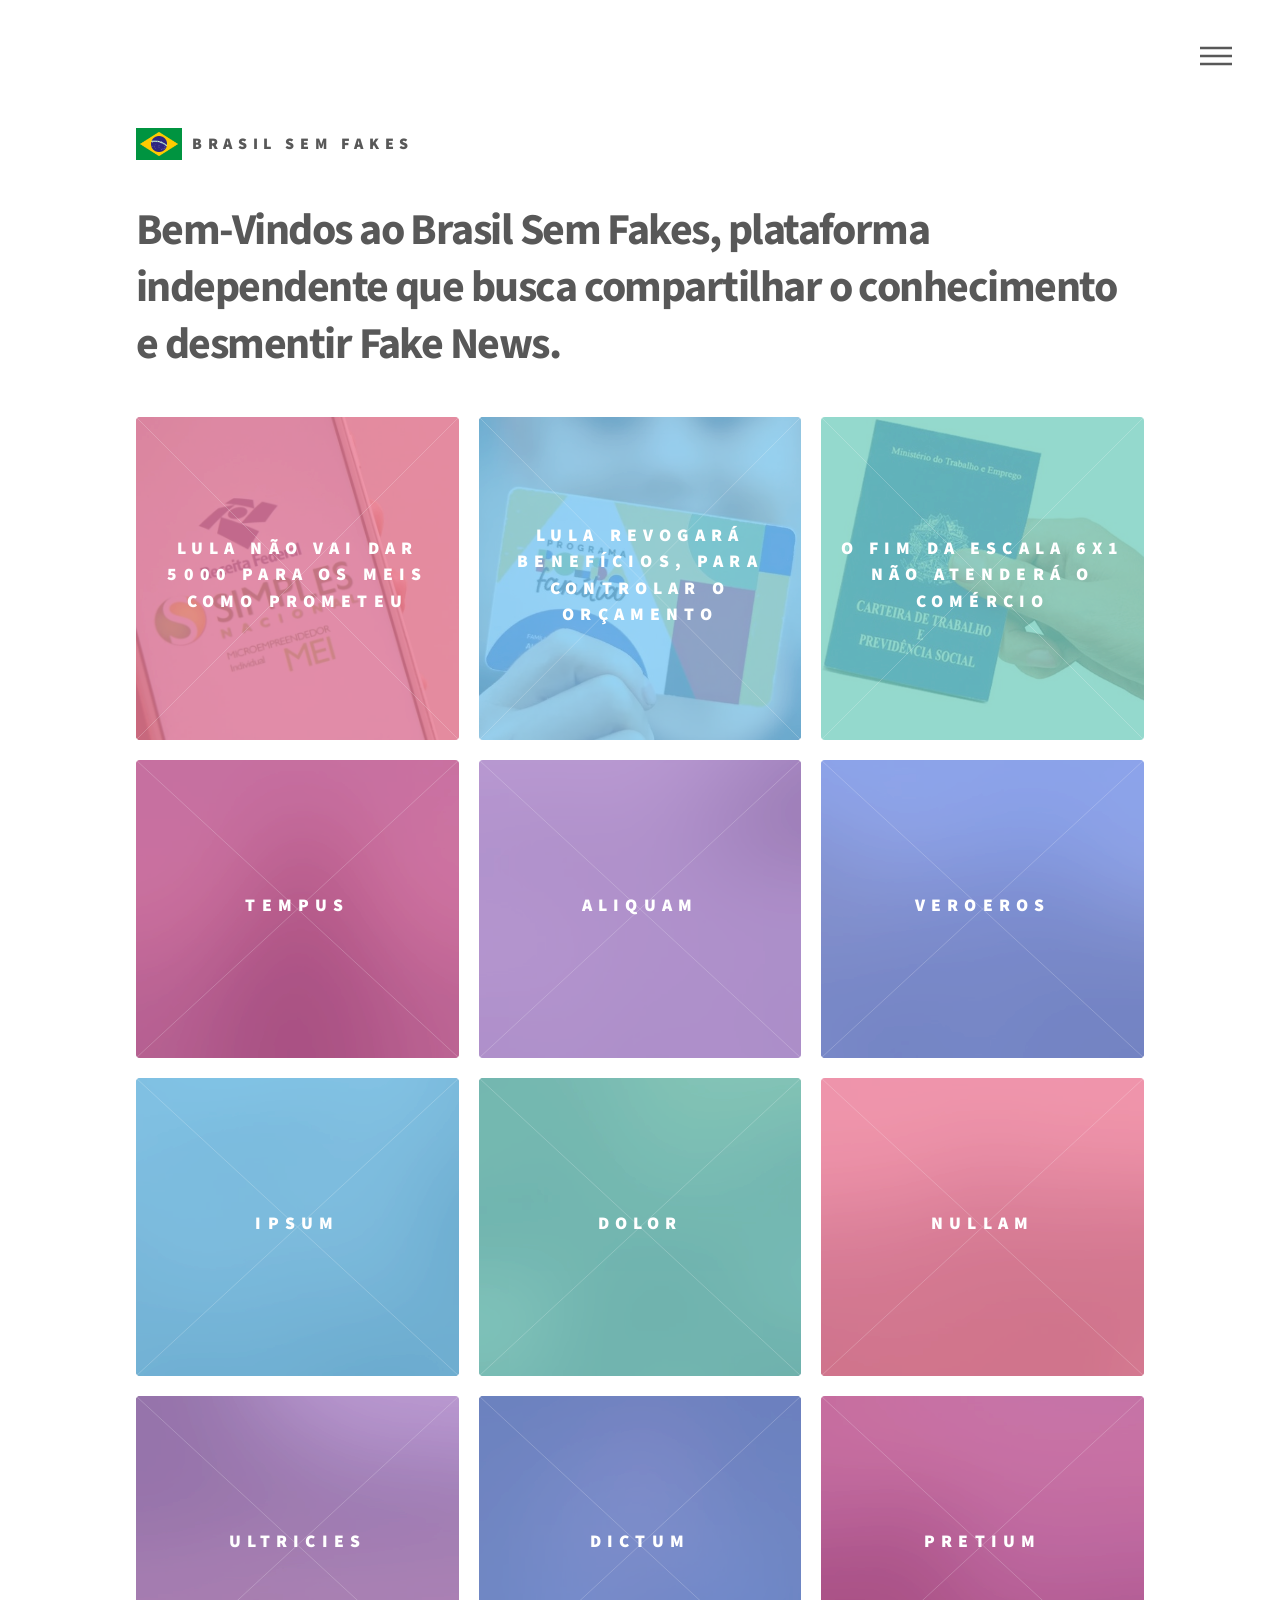
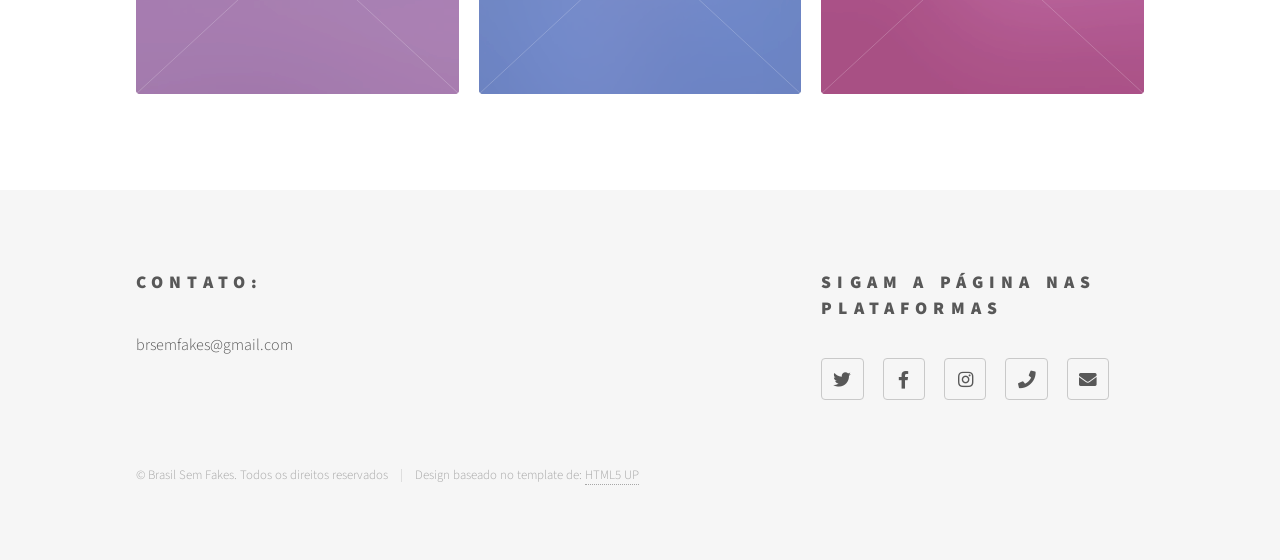
==== commit bdf970b5: "Update Contatos" ====
--- a/index.html
+++ b/index.html
@@ -56,7 +56,7 @@
 									<span class="image">
 										<img src="images/MEI.jpg" alt="" />
 									</span>
-									<a href="ProsperaMei.html">
+									<a href="ProsperaMEI.html">
 										<h2>Lula não vai dar 5000 para os MEIs como prometeu</h2>
 										<div class="content">
 											<p>No projeto constava desde o começo que o Pix MEI iria dar prioridades para MEIs que faturam pouco, jovens, mulheres e que o valor iria ser até R$ 5000; a imprensa calculou que daria R$ 363 para cada MEI com o orçamento de 5 bilhões e eles simplesmente dividiram para todos, desinformando de forma maliciosa...</p>
@@ -192,35 +192,17 @@
 					<footer id="footer">
 						<div class="inner">
 							<section>
-								<h2>Get in touch</h2>
-								<form method="post" action="#">
-									<div class="fields">
-										<div class="field half">
-											<input type="text" name="name" id="name" placeholder="Name" />
-										</div>
-										<div class="field half">
-											<input type="email" name="email" id="email" placeholder="Email" />
-										</div>
-										<div class="field">
-											<textarea name="message" id="message" placeholder="Message"></textarea>
-										</div>
-									</div>
-									<ul class="actions">
-										<li><input type="submit" value="Send" class="primary" /></li>
-									</ul>
-								</form>
+								<h2>Contato:</h2>
+								<p>brsemfakes@gmail.com</p>
 							</section>
 							<section>
-								<h2>Follow</h2>
+								<h2>Sigam a página nas plataformas</h2>
 								<ul class="icons">
 									<li><a href="#" class="icon brands style2 fa-twitter"><span class="label">Twitter</span></a></li>
 									<li><a href="#" class="icon brands style2 fa-facebook-f"><span class="label">Facebook</span></a></li>
 									<li><a href="#" class="icon brands style2 fa-instagram"><span class="label">Instagram</span></a></li>
-									<li><a href="#" class="icon brands style2 fa-dribbble"><span class="label">Dribbble</span></a></li>
-									<li><a href="#" class="icon brands style2 fa-github"><span class="label">GitHub</span></a></li>
-									<li><a href="#" class="icon brands style2 fa-500px"><span class="label">500px</span></a></li>
-									<li><a href="#" class="icon solid style2 fa-phone"><span class="label">Phone</span></a></li>
-									<li><a href="#" class="icon solid style2 fa-envelope"><span class="label">Email</span></a></li>
+									<li><a href="#" class="icon solid style2 fa-phone"><span class="label">Threads</span></a></li>
+									<li><a href="#" class="icon solid style2 fa-envelope"><span class="label">TikTok</span></a></li>
 								</ul>
 							</section>
 							<ul class="copyright">
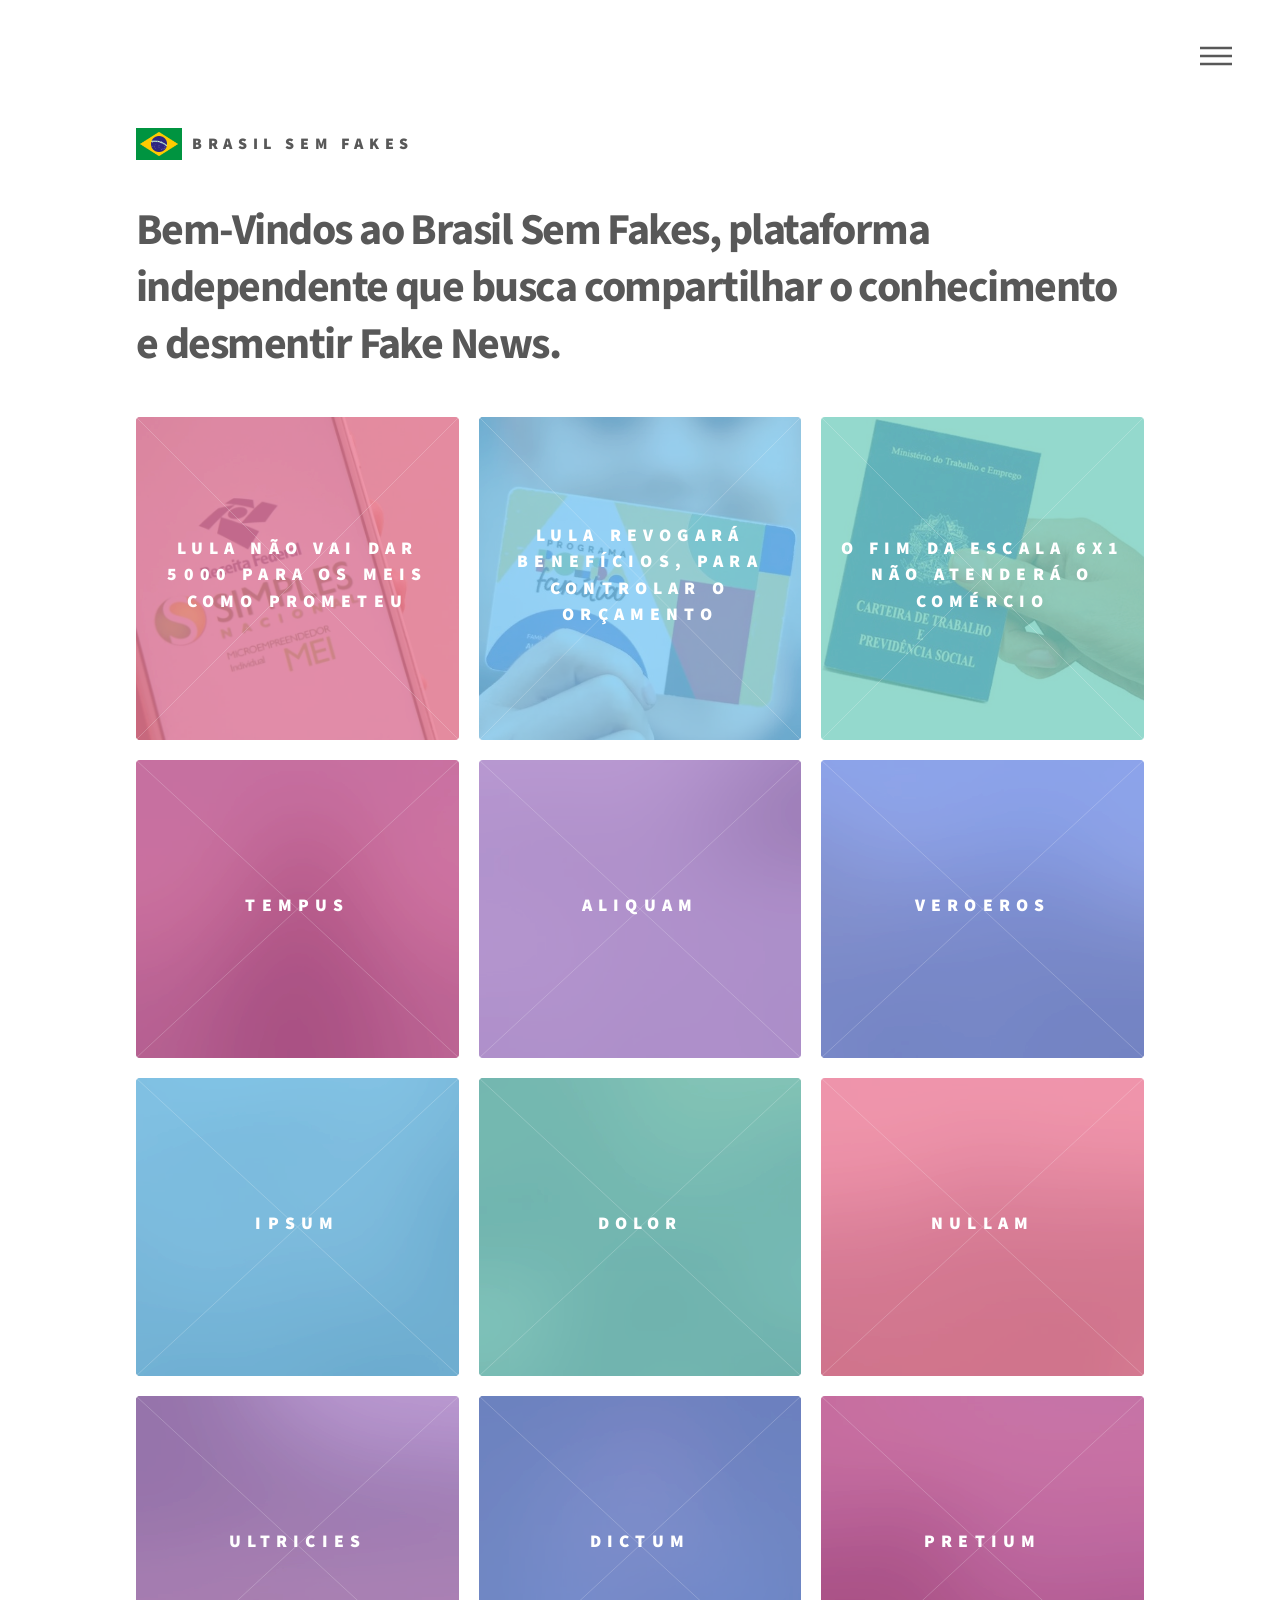
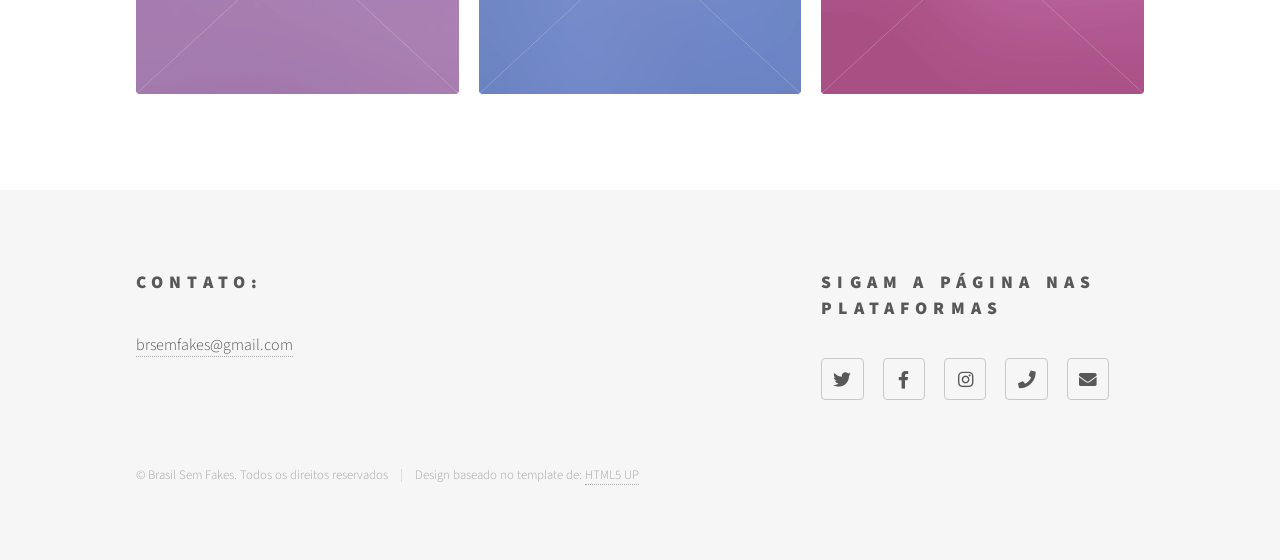
==== commit 33b20c47: "Commit email" ====
--- a/index.html
+++ b/index.html
@@ -193,7 +193,7 @@
 						<div class="inner">
 							<section>
 								<h2>Contato:</h2>
-								<p>brsemfakes@gmail.com</p>
+								<a href="mailto:brsemfakes@gmail.com">brsemfakes@gmail.com</a>
 							</section>
 							<section>
 								<h2>Sigam a página nas plataformas</h2>
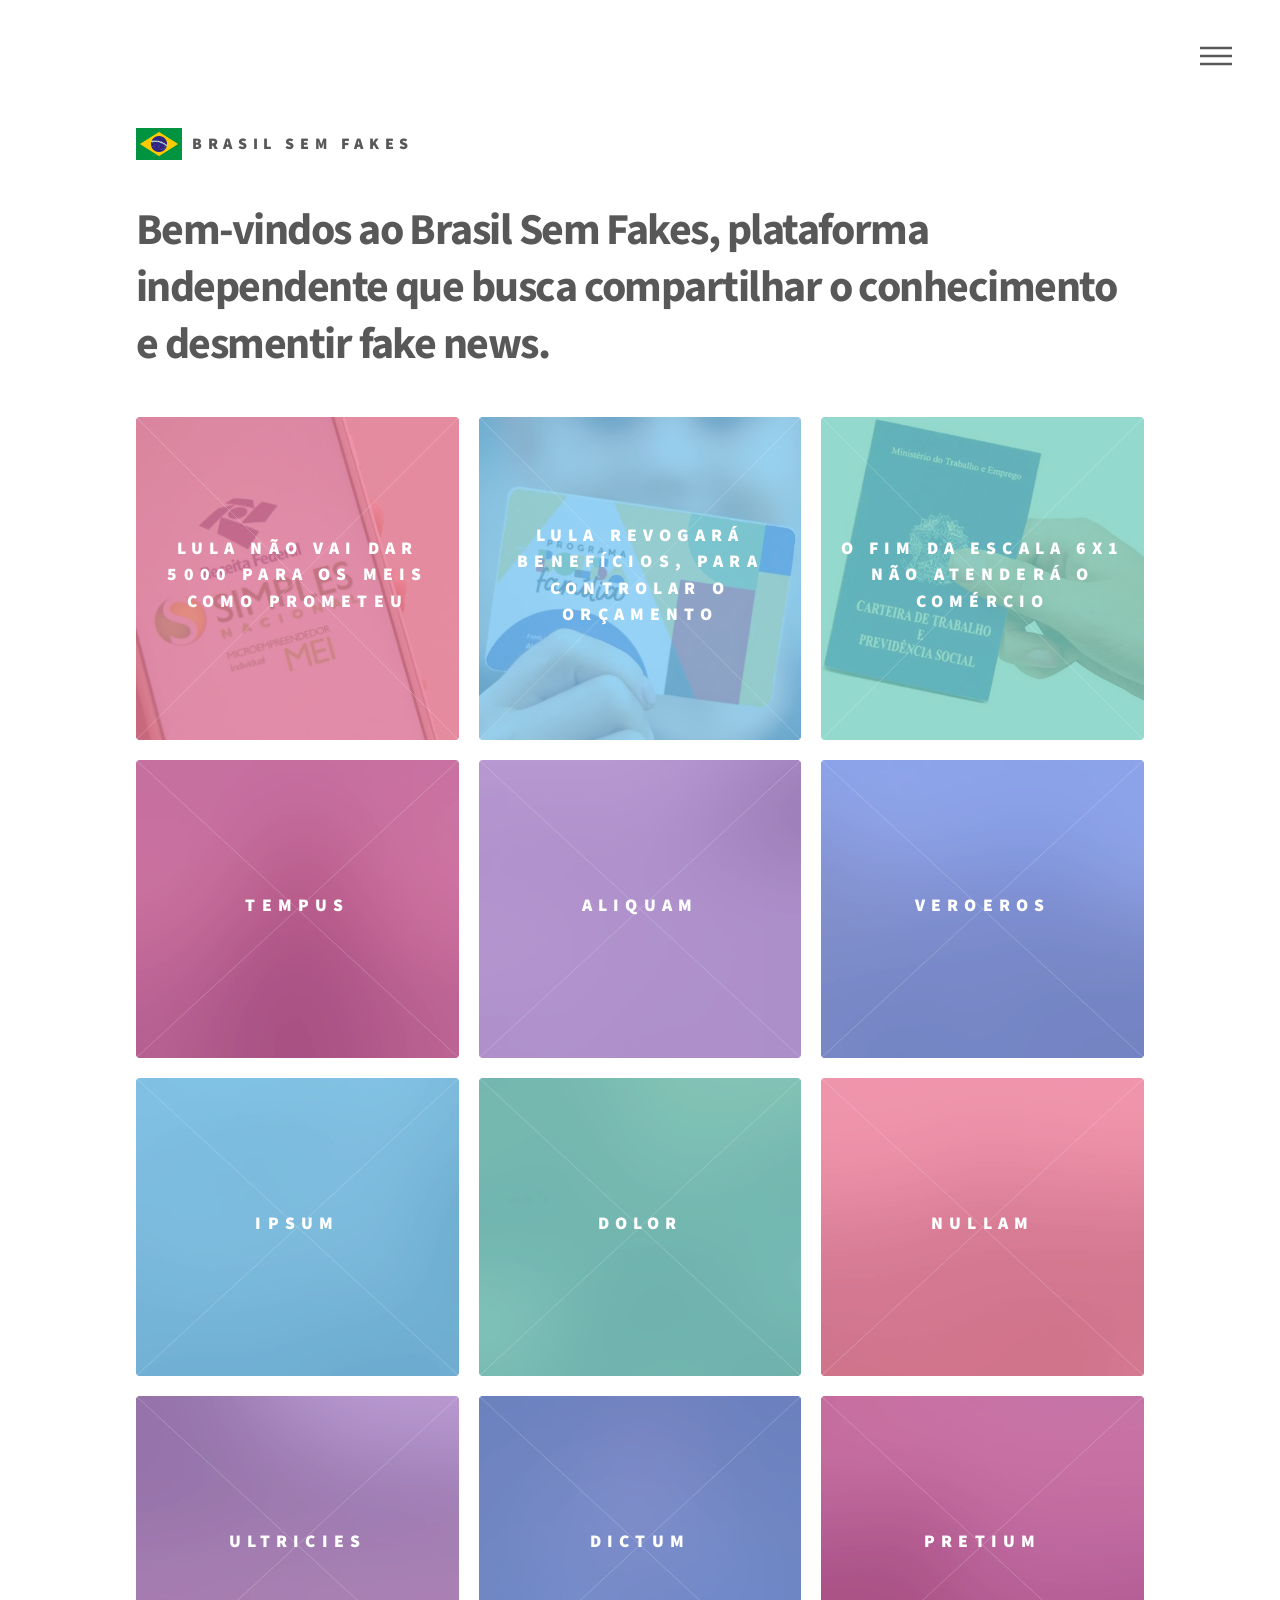
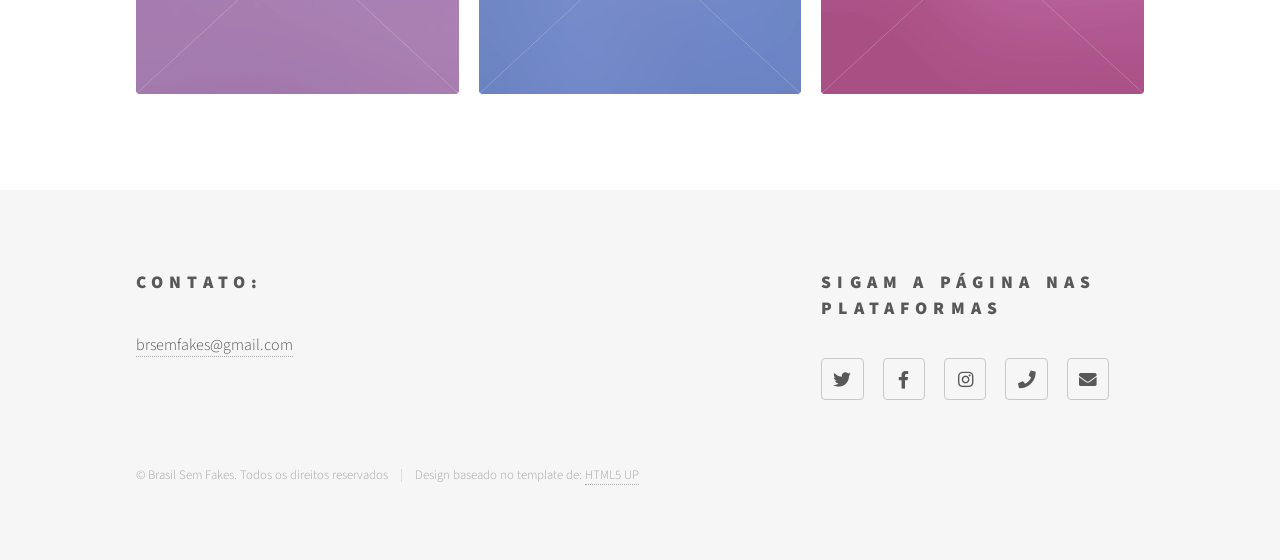
==== commit 4c12389a: "update de protugues" ====
--- a/index.html
+++ b/index.html
@@ -49,7 +49,7 @@
 					<div id="main">
 						<div class="inner">
 							<header>
-								<h1>Bem-Vindos ao Brasil Sem Fakes, plataforma independente que busca compartilhar o conhecimento e desmentir Fake News.</h1>
+								<h1>Bem-vindos ao Brasil Sem Fakes, plataforma independente que busca compartilhar o conhecimento e desmentir fake news.</h1>
 							</header>
 							<section class="tiles">
 								<article class="style1">
